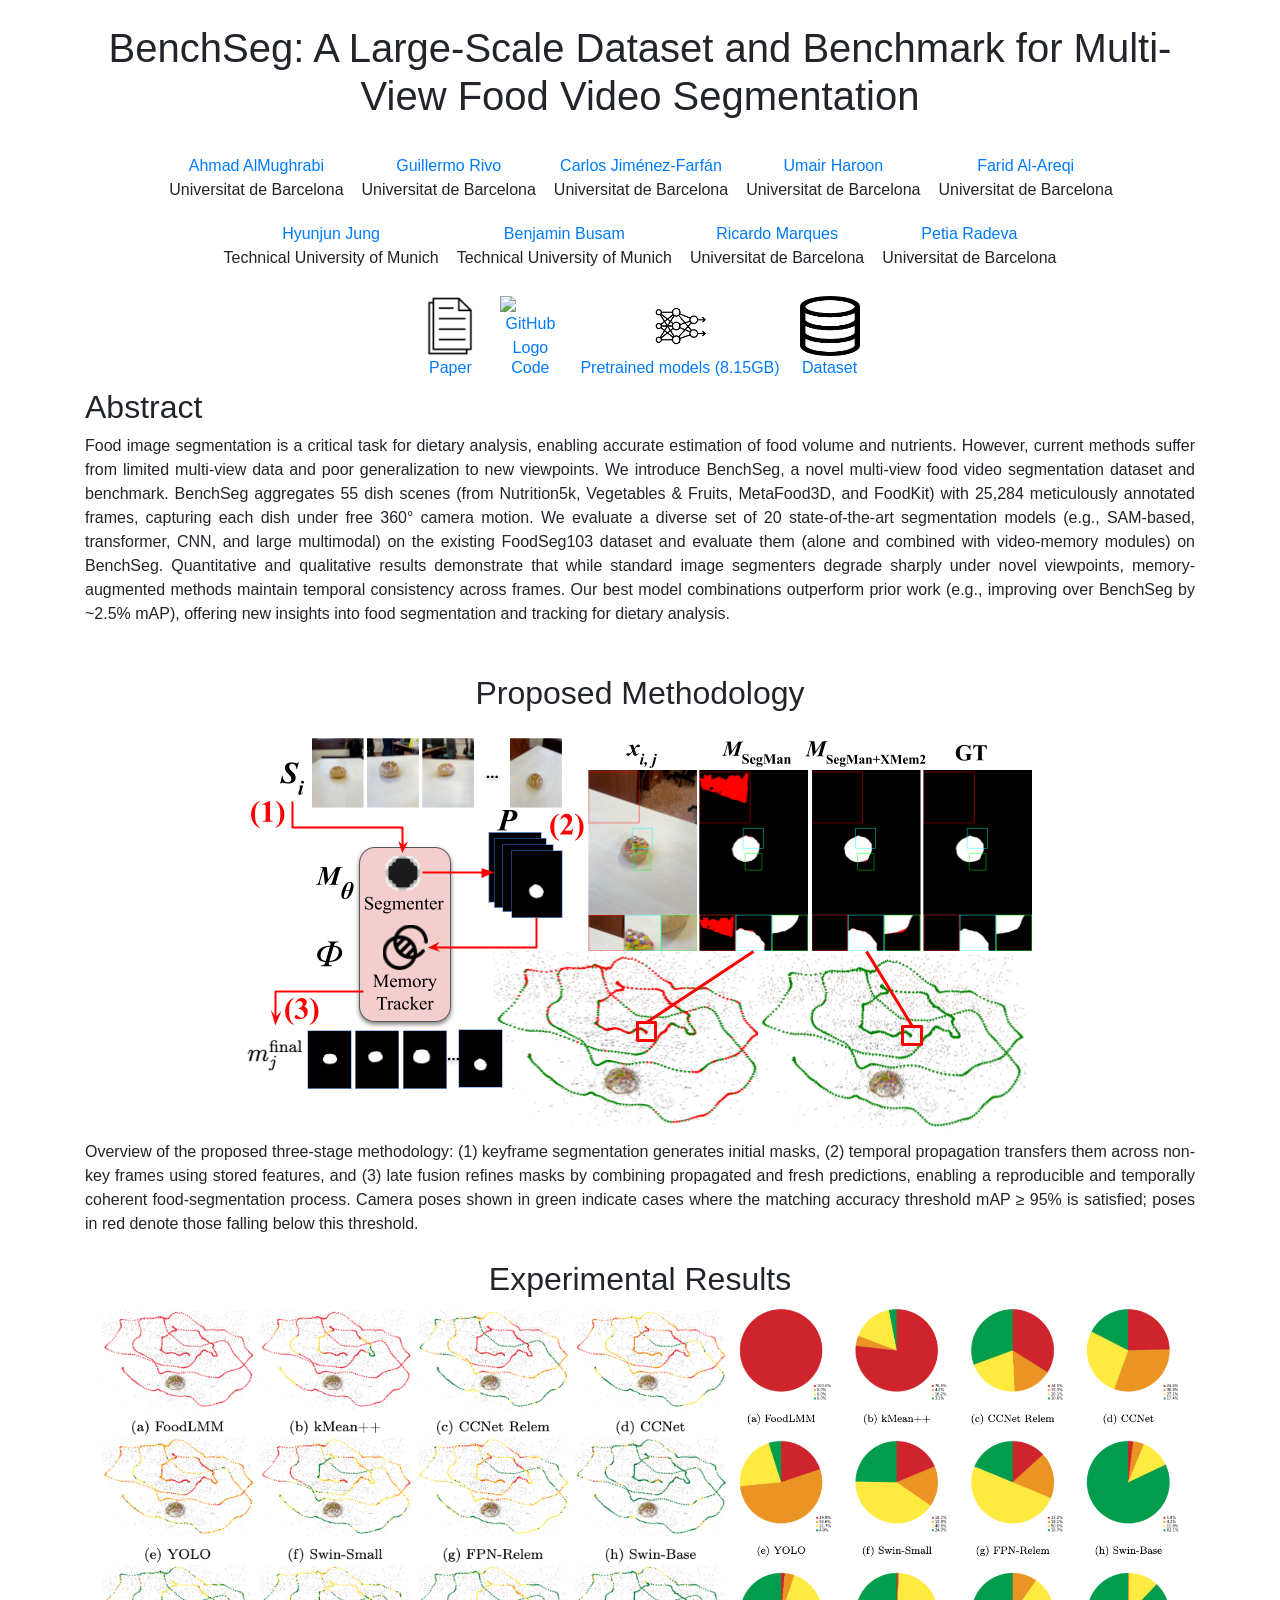
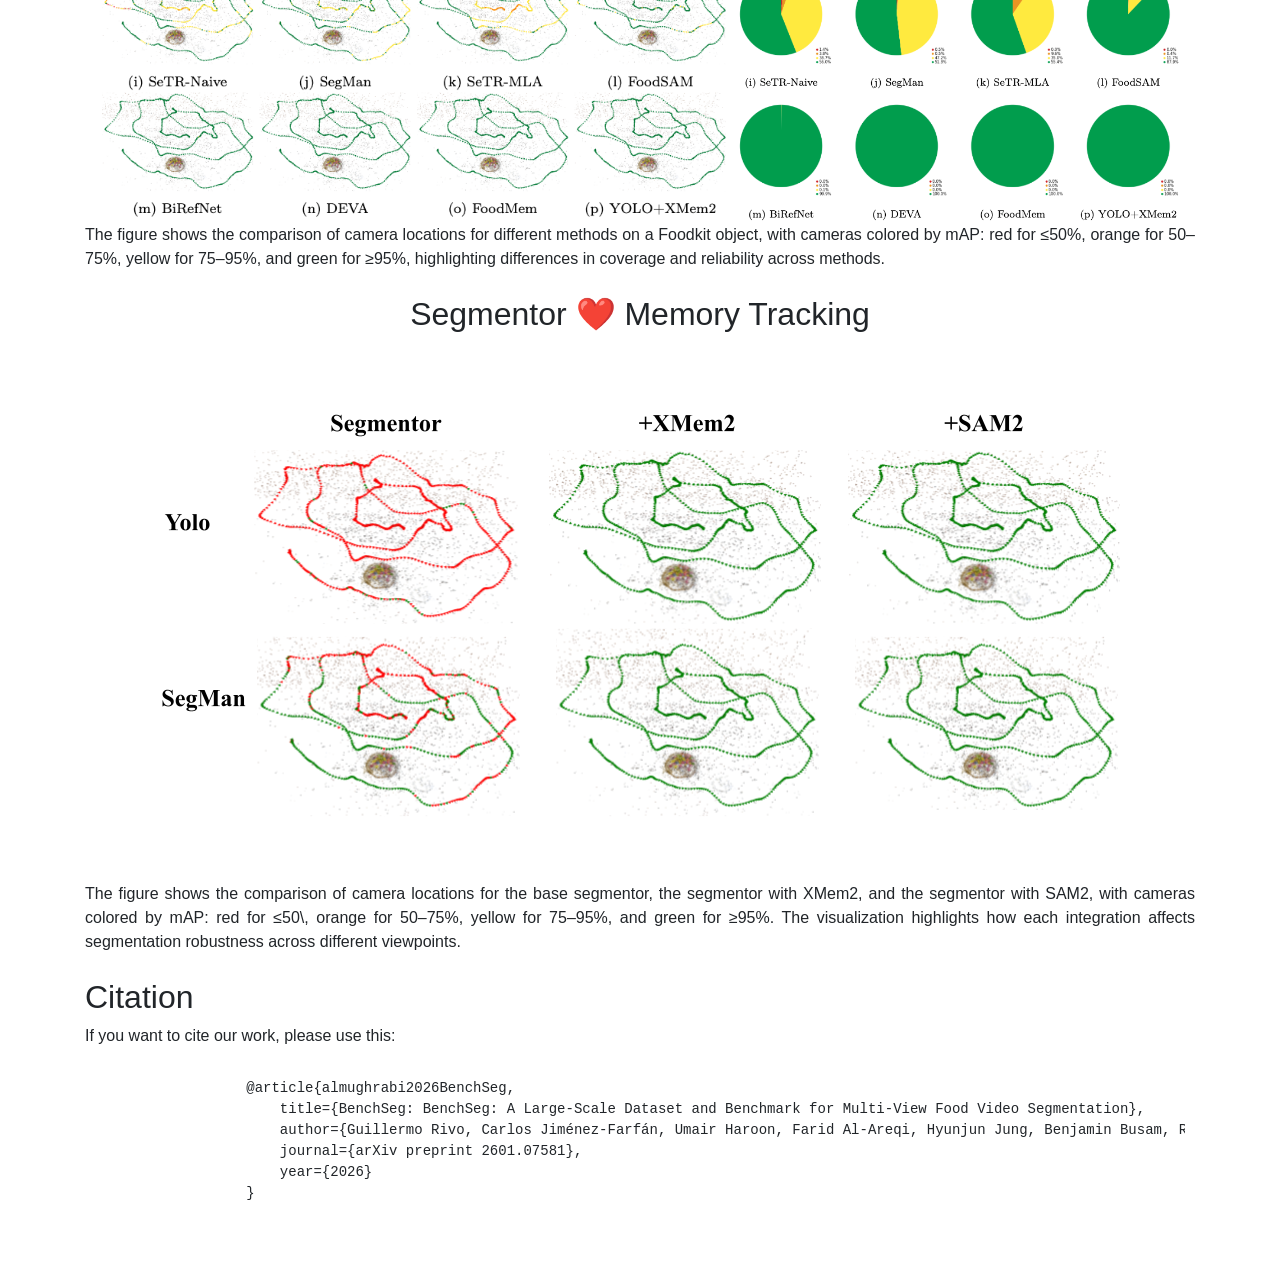
==== benchseg/index.html @ 9aa47e48 "BenchSeg" ====
<!DOCTYPE html>
<html lang="en">
<head>
    <meta charset="UTF-8">
    <meta name="viewport" content="width=device-width, initial-scale=1.0">
    <title>BenchSeg Experiments</title>
    <link href="https://stackpath.bootstrapcdn.com/bootstrap/4.5.2/css/bootstrap.min.css" rel="stylesheet">
    <link href="style.css" rel="stylesheet" media="all" />
    <link href="portrait.css" rel="stylesheet" media="(orientation:portrait)" />
    <link href="print.css" rel="stylesheet" media="print" />
    <style>
        .gif-container {
            text-align: center;
        }
        .gif-container img {
            width: 100%;
        }
        .abstract {
            text-align: justify;
        }
        .github-logo img {
            width: 60px;
            height: auto;
        }
        .citation {
            text-align: justify;
            margin-top: 20px;
            margin-bottom: 20px;
            padding: 10px;
        }
        .author-list {
            display: flex;
            justify-content: center;
            flex-wrap: wrap;
        }
        .author-item {
            margin: 10px;
            text-align: center;
        }
    </style>
</head>
<body>
    <div class="container mt-4">
        <div class="row">
            <div class="col-12 text-center mb-2">
                <h1 class="mb-4">BenchSeg: A Large-Scale Dataset and Benchmark for Multi-View Food Video Segmentation</h1>
                <div class="col-md-12 text-center">
                <ul class="list-inline author-list">
                    <li class="list-inline-item author-item">
                        <a href="https://amughrabi.github.io/">
                            Ahmad AlMughrabi
                        </a>
                        <br>Universitat de Barcelona
                    </li>
                    <li class="list-inline-item author-item">
                        <a href="https://www.linkedin.com/in/guillermo-rivo-03432623a/">
                            Guillermo Rivo
                        </a>
                        <br>Universitat de Barcelona
                    </li>
                    <li class="list-inline-item author-item">
                        <a href="https://www.linkedin.com/in/cajifan/">
                            Carlos Jiménez-Farfán
                        </a>
                        <br>Universitat de Barcelona
                    </li>
                    <li class="list-inline-item author-item">
                        <a href="https://umairharon.github.io/">
                            Umair Haroon
                        </a>
                        <br>Universitat de Barcelona
                    </li>
                    <li class="list-inline-item author-item">
                        <a href="https://www.linkedin.com/in/farid-al-areqi-26a0b12a3">
                           Farid Al-Areqi
                        </a>
                        <br>Universitat de Barcelona
                    </li>
                    <li class="list-inline-item author-item">
                        <a href="https://www.linkedin.com/in/hyunjun-jung-1a5b45107/">
                            Hyunjun Jung
                        </a>
                        <br>Technical University of Munich
                    </li>
                    <li class="list-inline-item author-item">
                        <a href="https://www.professoren.tum.de/en/busam-benjamin">
                            Benjamin Busam
                        </a>
                        <br>Technical University of Munich
                    </li>
                    <li class="list-inline-item author-item">
                        <a href="https://ricjm.github.io/">
                            Ricardo Marques
                        </a>
                        <br>Universitat de Barcelona
                    </li>
                    <li class="list-inline-item author-item">
                        <a href="http://www.ub.edu/cvub/petiaradeva/">
                            Petia Radeva
                        </a>
                        <br>Universitat de Barcelona
                    </li>
                </ul>
            </div>
                <!-- <p class="lead mb-4">This webpage shows all the experiments we realized for BenchSeg's validation. We recommend zooming in to avoid webpage lag due to the amount of gifs.</p> -->
                <div class="icon-container" style="display: flex; justify-content: center; align-items: center; gap: 20px;">
                    <div class="article">
                        <a href="https://arxiv.org/tbd" style="display: flex; flex-direction: column; align-items: center; text-decoration: none;">
                            <img src="imgs/paper.png" alt="Paper" style="width:60px;height:60px;">
                            <span>Paper</span>
                        </a>
                    </div>
                    <div class="github" style="display: flex; flex-direction: column; align-items: center;">
                        <a href="https://github.com/GCVCG/BenchSeg" style="display: flex; flex-direction: column; align-items: center; text-decoration: none;">
                            <img src="https://github.githubassets.com/images/modules/logos_page/GitHub-Mark.png" alt="GitHub Logo" style="width:60px;height:60px;">
                            <span>Code</span>
                        </a>
                    </div>
                    <div class="pretrained-models" style="display: flex; flex-direction: column; align-items: center;">
                        <a href="https://ubarcelona-my.sharepoint.com/:u:/g/personal/ahmad_almughrabi_ub_edu/IQCvxTYvwLEXRohtfOP8a7QsAQMvgWsfI42CKtXNUpM_5uI?e=Xx1fLs" style="display: flex; flex-direction: column; align-items: center; text-decoration: none;">
                            <img src="imgs/pretrainedmodels.png" alt="Pretrained Models Icon" style="width:60px;height:60px;">
                            <span style="text-align: center;">Pretrained models (8.15GB)</span>
                        </a>
                    </div>
                    <div class="download-data" style="display: flex; flex-direction: column; align-items: center;">
                        <a href="https://ubarcelona-my.sharepoint.com/:f:/g/personal/ahmad_almughrabi_ub_edu/IgCx8aqExIkET5Oc4SYkXx4LAU90ktza5oF0rYaRtMyJJ0Y?e=nChKFZ" style="display: flex; flex-direction: column; align-items: center; text-decoration: none;">
                            <img src="imgs/dataset.png" alt="Data Download Icon" style="width:60px;height:60px;">
                            <span style="text-align: center;">Dataset</span>
                        </a>
                    </div>
                </div>
            </div>
        </div>
        <div class="row">
            <div class="col-12 text-center mb-2">
                <div class="abstract">
                    <h2>Abstract</h2>
                    <p style="text-align: justify">Food image segmentation is a critical task for dietary analysis, enabling accurate estimation of food volume and nutrients. However, current methods suffer from limited multi-view data and poor generalization to new viewpoints. We introduce BenchSeg, a novel multi-view food video segmentation dataset and benchmark. BenchSeg aggregates 55 dish scenes (from Nutrition5k, Vegetables & Fruits, MetaFood3D, and FoodKit) with 25,284 meticulously annotated frames, capturing each dish under free 360° camera motion. We evaluate a diverse set of 20 state-of-the-art segmentation models (e.g., SAM-based, transformer, CNN, and large multimodal) on the existing FoodSeg103 dataset and evaluate them (alone and combined with video-memory modules) on BenchSeg. Quantitative and qualitative results demonstrate that while standard image segmenters degrade sharply under novel viewpoints, memory-augmented methods maintain temporal consistency across frames. Our best model combinations outperform prior work (e.g., improving over BenchSeg by ~2.5% mAP), offering new insights into food segmentation and tracking for dietary analysis.  </div>
            </div>
        </div>
        <div class="content mt-4" id="content2" style="text-align: center;">
            <h2>Proposed Methodology</h2>
            <img src="imgs/benchseg.png" alt="Overview of the proposed three-stage methodology: (1) keyframe segmentation generates initial masks, (2) temporal propagation transfers them across non-key frames using stored features, and (3) late fusion refines masks by combining propagated and fresh predictions, enabling a reproducible and temporally coherent food-segmentation process. Camera poses shown in green indicate cases where the matching accuracy threshold $mAP \geq 95\%$ is satisfied; poses in red denote those falling below this threshold." style="text-align: center;"/>
            <div style="text-align: justify">
                Overview of the proposed three-stage methodology: (1) keyframe segmentation generates initial masks, (2) temporal propagation transfers them across non-key frames using stored features, and (3) late fusion refines masks by combining propagated and fresh predictions, enabling a reproducible and temporally coherent food-segmentation process. Camera poses shown in green indicate cases where the matching accuracy threshold mAP ≥ 95% is satisfied; poses in red denote those falling below this threshold.
            </div>
        </div>
        <div class="content mt-4" id="content4" style="text-align: center;">
            <h2>Experimental Results</h2>
            <img src="imgs/comparasions_baselines.png" alt="BenchSeg" style="text-align: center; width: 57%"/>
            <img src="imgs/comparasions_pies.png" alt="The figure shows the comparison of camera locations for different methods on a Foodkit object, with cameras colored by mAP: red for ≤50%, orange for 50–75%, yellow for 75–95%, and green for ≥95%, highlighting differences in coverage and reliability across methods." style="text-align: center; width: 40%"/>
            <div style="text-align: justify">The figure shows the comparison of camera locations for different methods on a Foodkit object, with cameras colored by mAP: red for ≤50%, orange for 50–75%, yellow for 75–95%, and green for ≥95%, highlighting differences in coverage and reliability across methods.</div>
        </div>
        <div class="content mt-4" id="content5" style="text-align: center;">
            <h2>Segmentor ❤️ Memory Tracking</h2>
            <img src="imgs/benchseg_comparisions.png" alt="Comparison of camera locations for the base segmentor, the segmentor with XMem2, and the segmentor with SAM2, with cameras colored by mAP: red for ≤50\, orange for 50–75%, yellow for 75–95%, and green for ≥95%. The visualization highlights how each integration affects segmentation robustness across different viewpoints." style="text-align: center;"/>
            <div style="text-align: justify">The figure shows the comparison of camera locations for the base segmentor, the segmentor with XMem2, and the segmentor with SAM2, with cameras colored by mAP: red for ≤50\, orange for 50–75%, yellow for 75–95%, and green for ≥95%. The visualization highlights how each integration affects segmentation robustness across different viewpoints.</div>
        </div>
        <div class="content mt-4" id="content">
            <h2>Citation</h2>
            <p>If you want to cite our work, please use this:</p>
            <div class="citation">
                <pre>
                  @article{almughrabi2026BenchSeg,
                      title={BenchSeg: BenchSeg: A Large-Scale Dataset and Benchmark for Multi-View Food Video Segmentation},
                      author={Guillermo Rivo, Carlos Jiménez-Farfán, Umair Haroon, Farid Al-Areqi, Hyunjun Jung, Benjamin Busam, Ricardo Marques, Petia Radeva},
                      journal={arXiv preprint 2601.07581},
                      year={2026}
                  }
                </pre>
            </div>
        </div>
    </div>
</body>
</html>
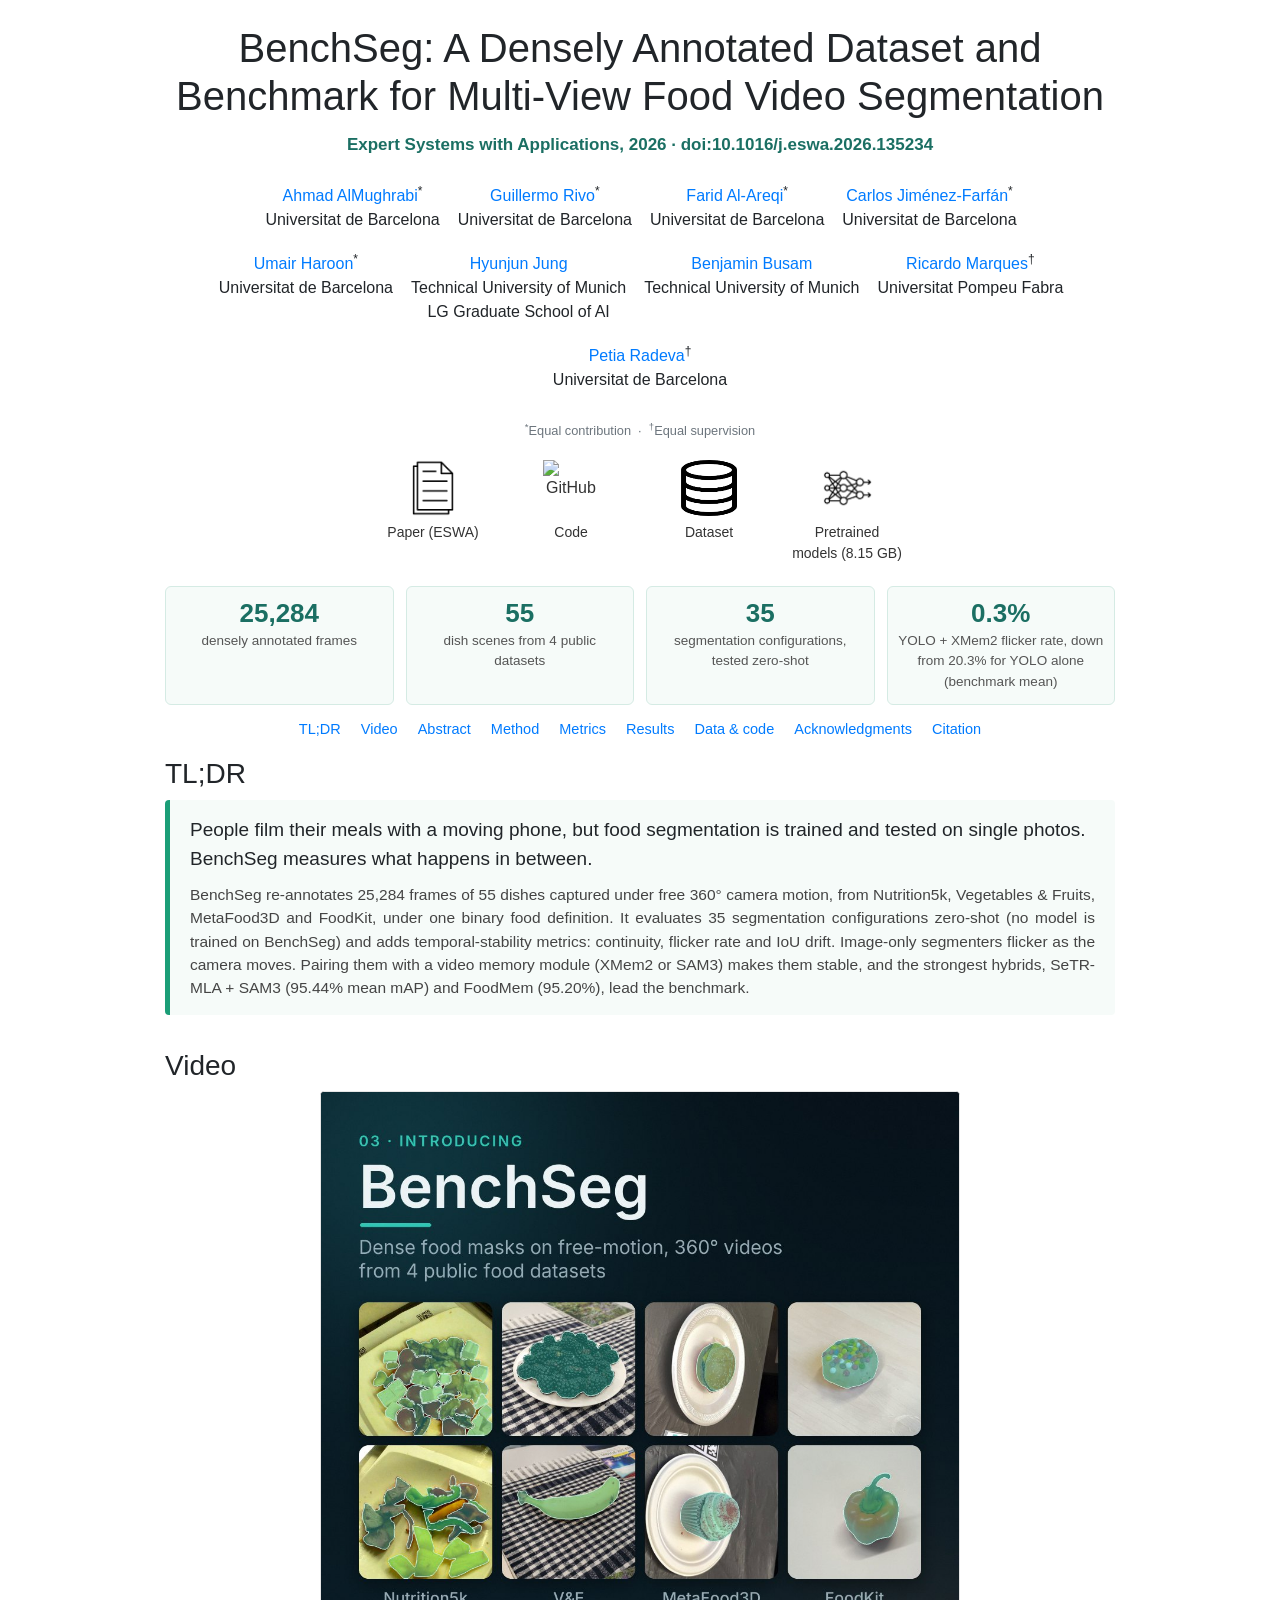
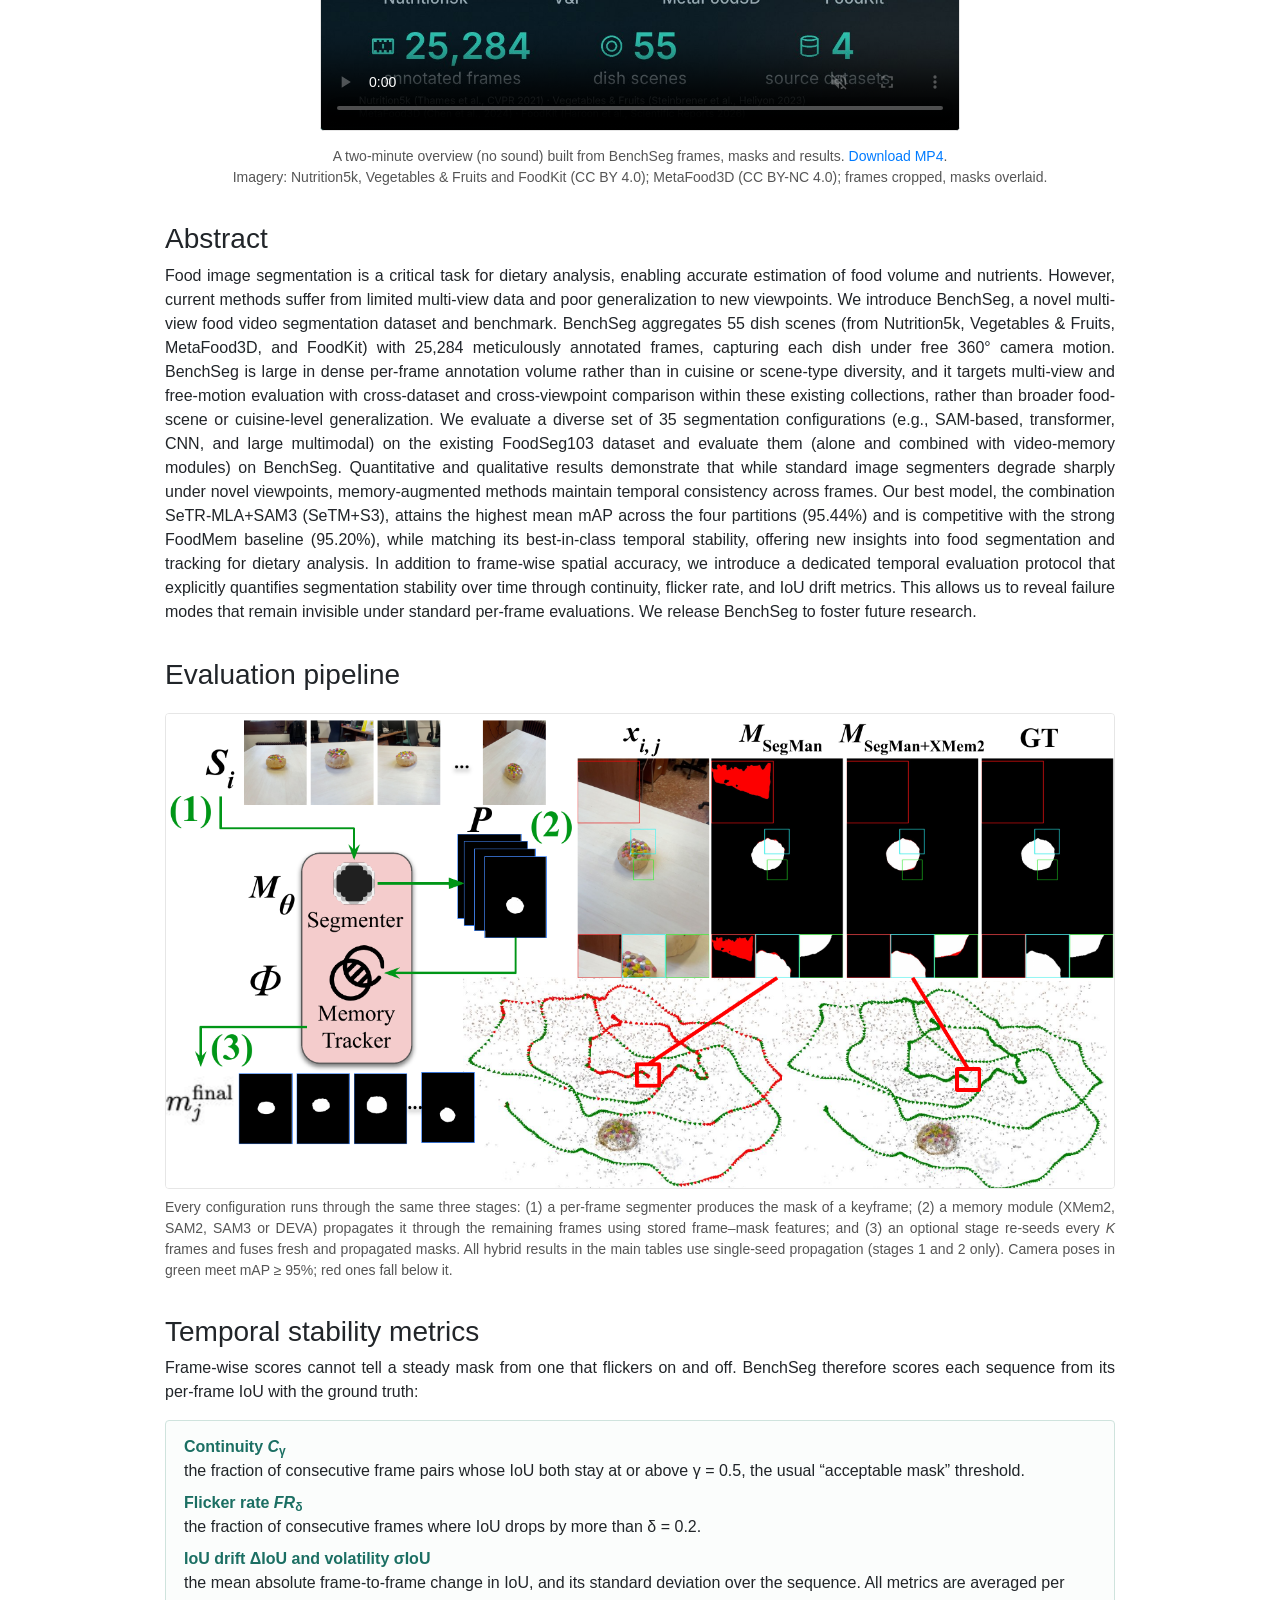
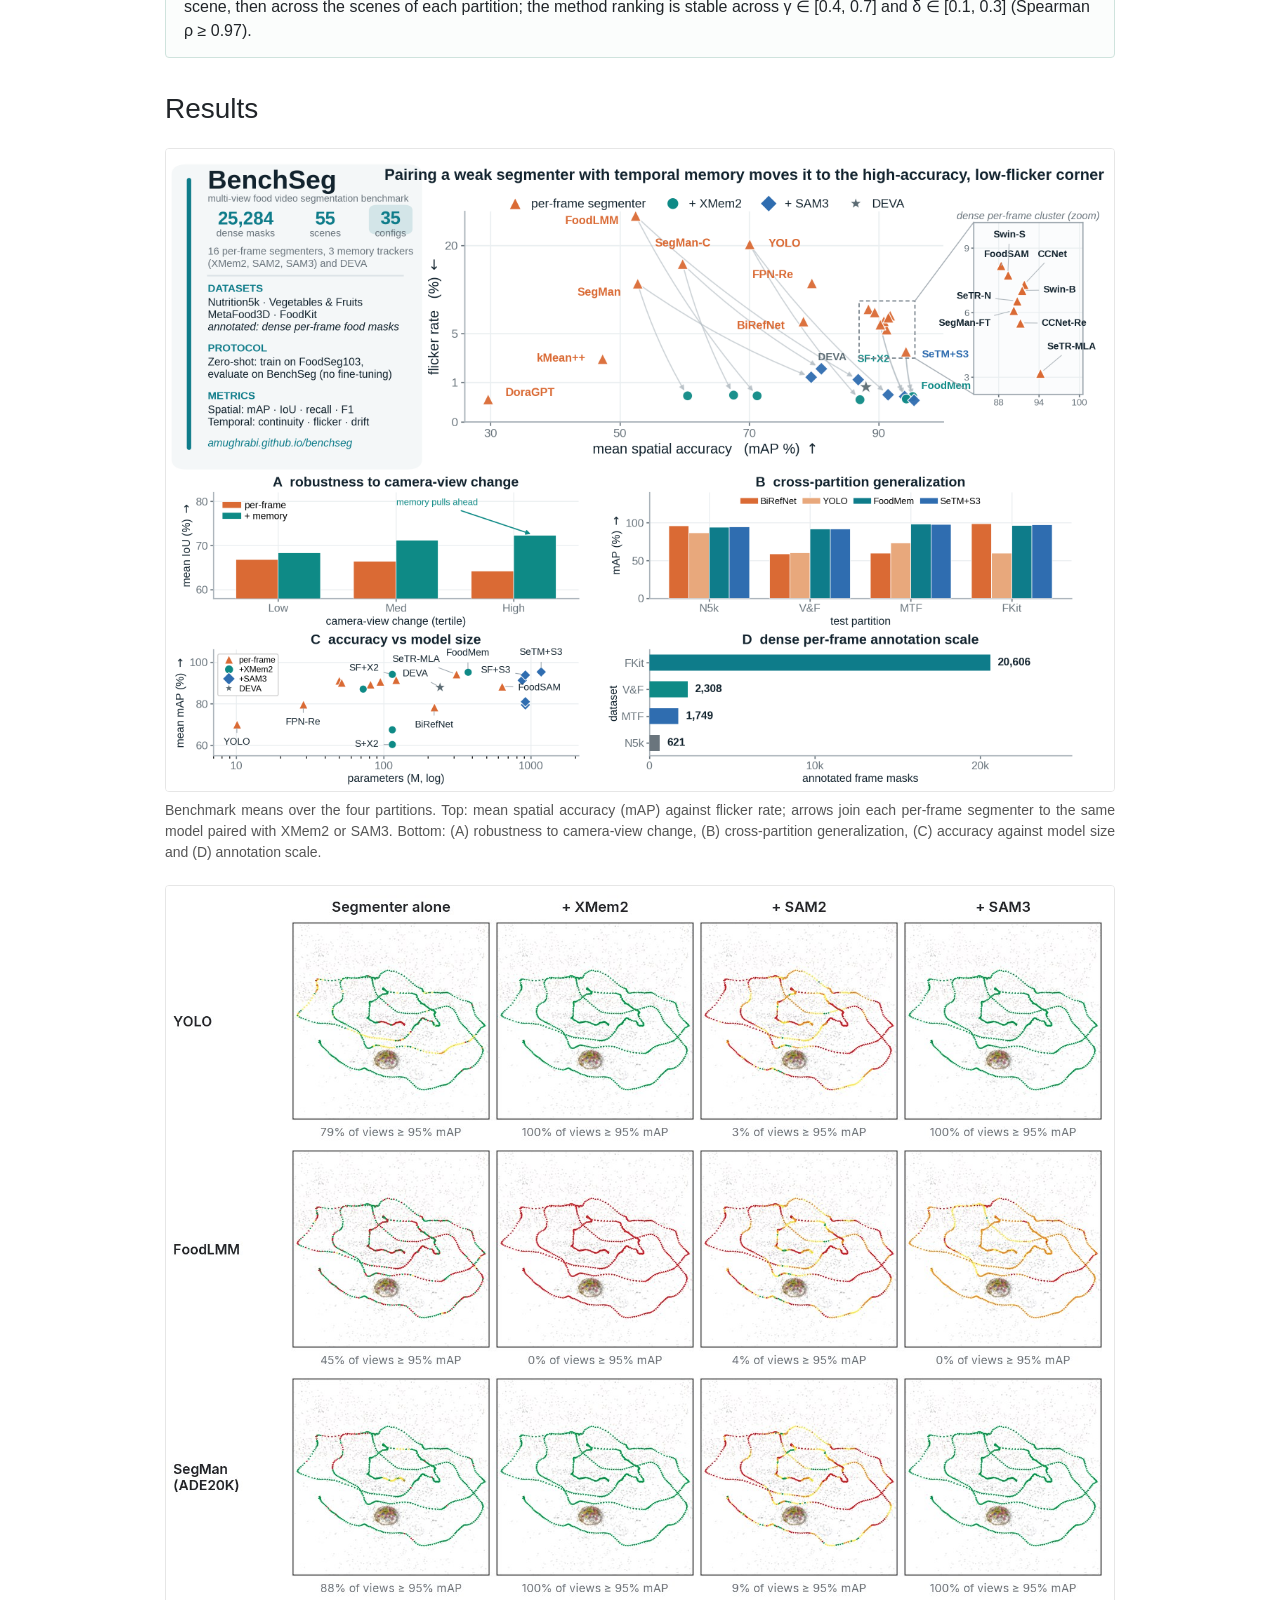
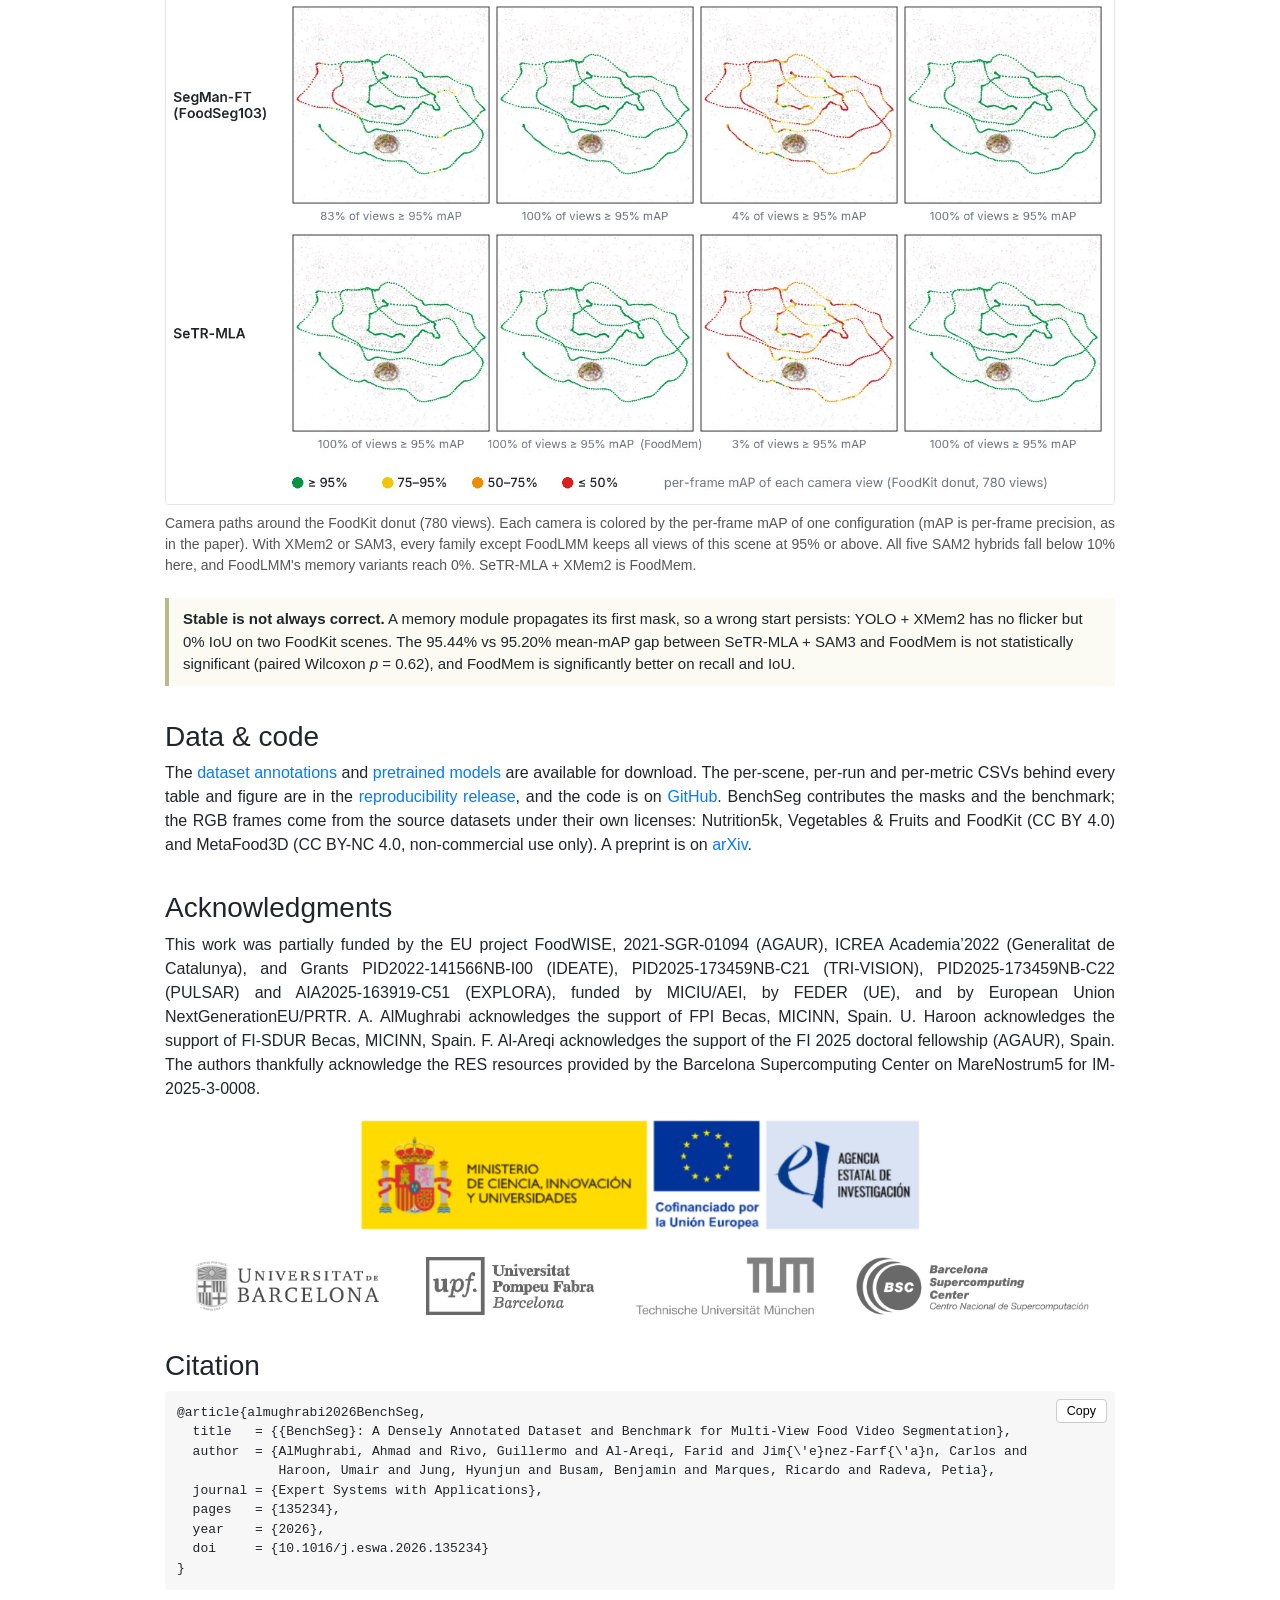
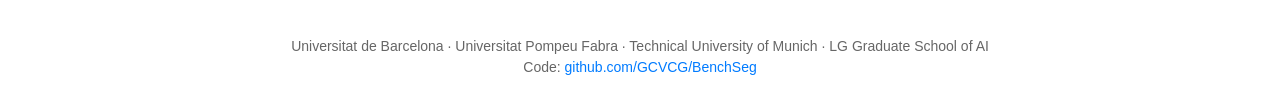
==== commit f692aab1: "BenchSeg page: published ESWA version, overview video and final figures - Title, abstract, author or" ====
--- a/benchseg/index.html
+++ b/benchseg/index.html
@@ -3,173 +3,327 @@
 <head>
     <meta charset="UTF-8">
     <meta name="viewport" content="width=device-width, initial-scale=1.0">
-    <title>BenchSeg Experiments</title>
+    <title>BenchSeg: A Densely Annotated Dataset and Benchmark for Multi-View Food Video Segmentation</title>
+    <meta name="description" content="BenchSeg: 25,284 densely annotated frames of 55 dishes filmed with free 360° camera motion, a zero-shot benchmark of 35 segmentation configurations, and temporal-stability metrics. Expert Systems with Applications, 2026.">
+    <meta property="og:title" content="BenchSeg: A Densely Annotated Dataset and Benchmark for Multi-View Food Video Segmentation">
+    <meta property="og:description" content="25,284 densely annotated frames, 55 dishes, 35 segmentation configurations and temporal-stability metrics. Expert Systems with Applications, 2026.">
+    <meta property="og:image" content="https://amughrabi.github.io/benchseg/imgs/video_poster.jpg">
+    <meta property="og:type" content="website">
+    <meta property="og:url" content="https://amughrabi.github.io/benchseg/">
+    <meta name="twitter:card" content="summary_large_image">
+    <link rel="canonical" href="https://amughrabi.github.io/benchseg/">
     <link href="https://stackpath.bootstrapcdn.com/bootstrap/4.5.2/css/bootstrap.min.css" rel="stylesheet">
-    <link href="style.css" rel="stylesheet" media="all" />
-    <link href="portrait.css" rel="stylesheet" media="(orientation:portrait)" />
-    <link href="print.css" rel="stylesheet" media="print" />
     <style>
-        .gif-container {
-            text-align: center;
-        }
-        .gif-container img {
-            width: 100%;
-        }
-        .abstract {
-            text-align: justify;
-        }
-        .github-logo img {
-            width: 60px;
-            height: auto;
-        }
-        .citation {
-            text-align: justify;
-            margin-top: 20px;
-            margin-bottom: 20px;
-            padding: 10px;
-        }
-        .author-list {
-            display: flex;
-            justify-content: center;
-            flex-wrap: wrap;
-        }
-        .author-item {
-            margin: 10px;
-            text-align: center;
+        body { font-size: 16px; }
+        .abstract, .lead-text { text-align: justify; }
+        .venue { font-size: 17px; color: #1b6f63; font-weight: 600; margin-top: -4px; }
+        .venue a { color: inherit; }
+        .author-list { display: flex; justify-content: center; flex-wrap: wrap; padding-left: 0; }
+        .author-item { margin: 10px; text-align: center; }
+        .icon-container { display: flex; justify-content: center; align-items: flex-start;
+                          gap: 28px; flex-wrap: wrap; margin: 18px 0 6px; }
+        .icon-container a { display: flex; flex-direction: column; align-items: center;
+                            text-decoration: none; color: #333; width: 110px; }
+        .icon-container img { width: 56px; height: 56px; }
+        .icon-container span { text-align: center; font-size: 14px; margin-top: 6px; }
+        figure { margin: 22px 0; }
+        figure img { width: 100%; border: 1px solid #e6e6e6; border-radius: 4px; }
+        figcaption { font-size: 14px; color: #555; margin-top: 8px; text-align: justify; }
+        h2 { margin-top: 34px; font-size: 28px; }
+        .tldr-heading { margin-top: 8px; margin-bottom: 10px; }
+        .tldr { border-left: 5px solid #1b9e77; background: #f6fbf9;
+                padding: 16px 20px; margin: 0 0 26px; border-radius: 4px; }
+        .tldr-lead { font-size: 19px; line-height: 1.5; margin-bottom: 10px; }
+        .tldr-sub { font-size: 15.5px; color: #444; margin-bottom: 0; text-align: justify; }
+        .caveat { background: #fbfbf4; border-left: 4px solid #b9b98a;
+                  padding: 10px 14px; font-size: 15px; margin: 18px 0; }
+        .metrics { border: 1px solid #cfe3dd; border-radius: 4px; padding: 14px 18px; background: #fbfdfc; }
+        .metrics dt { color: #1b6f63; }
+        .metrics dd { margin-bottom: 8px; }
+        .citation { background: #f7f7f7; padding: 12px; border-radius: 4px;
+                    font-family: monospace; font-size: 13px; white-space: pre-wrap;
+                    overflow-x: auto; word-break: break-word; }
+        .video-wrap { max-width: 640px; margin: 0 auto; }
+        .video-wrap video { width: 100%; height: auto; border: 1px solid #e6e6e6; border-radius: 4px; background: #07131a; }
+        .video-note { font-size: 14px; color: #555; margin-top: 8px; text-align: center; }
+        /* Headline numbers under the links: the result at a glance. */
+        .stats { display: grid; grid-template-columns: repeat(4, 1fr); gap: 12px; margin: 22px 0 6px; }
+        .stat { background: #f6fbf9; border: 1px solid #d5ebe4; border-radius: 6px; padding: 12px 10px; text-align: center; }
+        .stat b { display: block; font-size: 26px; line-height: 1.1; color: #1b6f63; }
+        .stat span { display: block; font-size: 13.5px; color: #555; margin-top: 4px; }
+        .page-nav { text-align: center; font-size: 14.5px; margin: 14px 0 0; }
+        .page-nav a { margin: 0 8px; white-space: nowrap; }
+        h2[id] { scroll-margin-top: 16px; }
+        .logo-strip { display: flex; align-items: center; justify-content: center;
+                      gap: 42px; flex-wrap: wrap; margin: 26px 0 8px; }
+        .logo-strip img { height: 58px; width: auto; filter: grayscale(100%);
+                          opacity: .75; transition: opacity .2s, filter .2s; }
+        .logo-strip a:hover img { filter: none; opacity: 1; }
+        .funding-logos { display: block; max-width: 560px; width: 100%; margin: 18px auto 0; }
+        .citation-wrap { position: relative; }
+        .copy-btn { position: absolute; top: 8px; right: 8px; font-size: 12.5px; padding: 2px 10px;
+                    border: 1px solid #ccc; border-radius: 4px; background: #fff; cursor: pointer; }
+        footer { margin: 46px 0 30px; font-size: 14px; color: #666; text-align: center; }
+        img { max-width: 100%; height: auto; }
+        @media (max-width: 767.98px) {
+            html, body { overflow-x: hidden; }
+            body { font-size: 15px; }
+            h1 { font-size: 26px; line-height: 1.25; }
+            h2 { font-size: 22px; margin-top: 26px; }
+            .container { padding-left: 14px; padding-right: 14px; }
+            .abstract, .lead-text, .tldr-sub, figcaption { text-align: left; }
+            .tldr { padding: 13px 15px; }
+            .tldr-lead { font-size: 17px; }
+            .icon-container { gap: 10px; }
+            .icon-container a { width: 76px; }
+            .icon-container img { width: 44px; height: 44px; }
+            .icon-container span { font-size: 13px; }
+            .stats { grid-template-columns: repeat(2, 1fr); gap: 8px; }
+            .stat b { font-size: 22px; }
+            .page-nav a { margin: 0 5px; }
+            .citation { font-size: 12px; }
+            .logo-strip { gap: 22px; }
+            .logo-strip img { height: 42px; }
         }
     </style>
 </head>
 <body>
-    <div class="container mt-4">
-        <div class="row">
-            <div class="col-12 text-center mb-2">
-                <h1 class="mb-4">BenchSeg: A Large-Scale Dataset and Benchmark for Multi-View Food Video Segmentation</h1>
-                <div class="col-md-12 text-center">
-                <ul class="list-inline author-list">
-                    <li class="list-inline-item author-item">
-                        <a href="https://amughrabi.github.io/">
-                            Ahmad AlMughrabi
-                        </a>
-                        <br>Universitat de Barcelona
-                    </li>
-                    <li class="list-inline-item author-item">
-                        <a href="https://www.linkedin.com/in/guillermo-rivo-03432623a/">
-                            Guillermo Rivo
-                        </a>
-                        <br>Universitat de Barcelona
-                    </li>
-                    <li class="list-inline-item author-item">
-                        <a href="https://www.linkedin.com/in/cajifan/">
-                            Carlos Jiménez-Farfán
-                        </a>
-                        <br>Universitat de Barcelona
-                    </li>
-                    <li class="list-inline-item author-item">
-                        <a href="https://umairharon.github.io/">
-                            Umair Haroon
-                        </a>
-                        <br>Universitat de Barcelona
-                    </li>
-                    <li class="list-inline-item author-item">
-                        <a href="https://www.linkedin.com/in/farid-al-areqi-26a0b12a3">
-                           Farid Al-Areqi
-                        </a>
-                        <br>Universitat de Barcelona
-                    </li>
-                    <li class="list-inline-item author-item">
-                        <a href="https://www.linkedin.com/in/hyunjun-jung-1a5b45107/">
-                            Hyunjun Jung
-                        </a>
-                        <br>Technical University of Munich
-                    </li>
-                    <li class="list-inline-item author-item">
-                        <a href="https://www.professoren.tum.de/en/busam-benjamin">
-                            Benjamin Busam
-                        </a>
-                        <br>Technical University of Munich
-                    </li>
-                    <li class="list-inline-item author-item">
-                        <a href="https://ricjm.github.io/">
-                            Ricardo Marques
-                        </a>
-                        <br>Universitat de Barcelona
-                    </li>
-                    <li class="list-inline-item author-item">
-                        <a href="http://www.ub.edu/cvub/petiaradeva/">
-                            Petia Radeva
-                        </a>
-                        <br>Universitat de Barcelona
-                    </li>
-                </ul>
-            </div>
-                <!-- <p class="lead mb-4">This webpage shows all the experiments we realized for BenchSeg's validation. We recommend zooming in to avoid webpage lag due to the amount of gifs.</p> -->
-                <div class="icon-container" style="display: flex; justify-content: center; align-items: center; gap: 20px;">
-                    <div class="article">
-                        <a href="https://arxiv.org/tbd" style="display: flex; flex-direction: column; align-items: center; text-decoration: none;">
-                            <img src="imgs/paper.png" alt="Paper" style="width:60px;height:60px;">
-                            <span>Paper</span>
-                        </a>
-                    </div>
-                    <div class="github" style="display: flex; flex-direction: column; align-items: center;">
-                        <a href="https://github.com/GCVCG/BenchSeg" style="display: flex; flex-direction: column; align-items: center; text-decoration: none;">
-                            <img src="https://github.githubassets.com/images/modules/logos_page/GitHub-Mark.png" alt="GitHub Logo" style="width:60px;height:60px;">
-                            <span>Code</span>
-                        </a>
-                    </div>
-                    <div class="pretrained-models" style="display: flex; flex-direction: column; align-items: center;">
-                        <a href="https://ubarcelona-my.sharepoint.com/:u:/g/personal/ahmad_almughrabi_ub_edu/IQCvxTYvwLEXRohtfOP8a7QsAQMvgWsfI42CKtXNUpM_5uI?e=Xx1fLs" style="display: flex; flex-direction: column; align-items: center; text-decoration: none;">
-                            <img src="imgs/pretrainedmodels.png" alt="Pretrained Models Icon" style="width:60px;height:60px;">
-                            <span style="text-align: center;">Pretrained models (8.15GB)</span>
-                        </a>
-                    </div>
-                    <div class="download-data" style="display: flex; flex-direction: column; align-items: center;">
-                        <a href="https://ubarcelona-my.sharepoint.com/:f:/g/personal/ahmad_almughrabi_ub_edu/IgCx8aqExIkET5Oc4SYkXx4LAU90ktza5oF0rYaRtMyJJ0Y?e=nChKFZ" style="display: flex; flex-direction: column; align-items: center; text-decoration: none;">
-                            <img src="imgs/dataset.png" alt="Data Download Icon" style="width:60px;height:60px;">
-                            <span style="text-align: center;">Dataset</span>
-                        </a>
-                    </div>
-                </div>
-            </div>
-        </div>
-        <div class="row">
-            <div class="col-12 text-center mb-2">
-                <div class="abstract">
-                    <h2>Abstract</h2>
-                    <p style="text-align: justify">Food image segmentation is a critical task for dietary analysis, enabling accurate estimation of food volume and nutrients. However, current methods suffer from limited multi-view data and poor generalization to new viewpoints. We introduce BenchSeg, a novel multi-view food video segmentation dataset and benchmark. BenchSeg aggregates 55 dish scenes (from Nutrition5k, Vegetables & Fruits, MetaFood3D, and FoodKit) with 25,284 meticulously annotated frames, capturing each dish under free 360° camera motion. We evaluate a diverse set of 20 state-of-the-art segmentation models (e.g., SAM-based, transformer, CNN, and large multimodal) on the existing FoodSeg103 dataset and evaluate them (alone and combined with video-memory modules) on BenchSeg. Quantitative and qualitative results demonstrate that while standard image segmenters degrade sharply under novel viewpoints, memory-augmented methods maintain temporal consistency across frames. Our best model combinations outperform prior work (e.g., improving over BenchSeg by ~2.5% mAP), offering new insights into food segmentation and tracking for dietary analysis.  </div>
-            </div>
-        </div>
-        <div class="content mt-4" id="content2" style="text-align: center;">
-            <h2>Proposed Methodology</h2>
-            <img src="imgs/benchseg.png" alt="Overview of the proposed three-stage methodology: (1) keyframe segmentation generates initial masks, (2) temporal propagation transfers them across non-key frames using stored features, and (3) late fusion refines masks by combining propagated and fresh predictions, enabling a reproducible and temporally coherent food-segmentation process. Camera poses shown in green indicate cases where the matching accuracy threshold $mAP \geq 95\%$ is satisfied; poses in red denote those falling below this threshold." style="text-align: center;"/>
-            <div style="text-align: justify">
-                Overview of the proposed three-stage methodology: (1) keyframe segmentation generates initial masks, (2) temporal propagation transfers them across non-key frames using stored features, and (3) late fusion refines masks by combining propagated and fresh predictions, enabling a reproducible and temporally coherent food-segmentation process. Camera poses shown in green indicate cases where the matching accuracy threshold mAP ≥ 95% is satisfied; poses in red denote those falling below this threshold.
-            </div>
-        </div>
-        <div class="content mt-4" id="content4" style="text-align: center;">
-            <h2>Experimental Results</h2>
-            <img src="imgs/comparasions_baselines.png" alt="BenchSeg" style="text-align: center; width: 57%"/>
-            <img src="imgs/comparasions_pies.png" alt="The figure shows the comparison of camera locations for different methods on a Foodkit object, with cameras colored by mAP: red for ≤50%, orange for 50–75%, yellow for 75–95%, and green for ≥95%, highlighting differences in coverage and reliability across methods." style="text-align: center; width: 40%"/>
-            <div style="text-align: justify">The figure shows the comparison of camera locations for different methods on a Foodkit object, with cameras colored by mAP: red for ≤50%, orange for 50–75%, yellow for 75–95%, and green for ≥95%, highlighting differences in coverage and reliability across methods.</div>
-        </div>
-        <div class="content mt-4" id="content5" style="text-align: center;">
-            <h2>Segmentor ❤️ Memory Tracking</h2>
-            <img src="imgs/benchseg_comparisions.png" alt="Comparison of camera locations for the base segmentor, the segmentor with XMem2, and the segmentor with SAM2, with cameras colored by mAP: red for ≤50\, orange for 50–75%, yellow for 75–95%, and green for ≥95%. The visualization highlights how each integration affects segmentation robustness across different viewpoints." style="text-align: center;"/>
-            <div style="text-align: justify">The figure shows the comparison of camera locations for the base segmentor, the segmentor with XMem2, and the segmentor with SAM2, with cameras colored by mAP: red for ≤50\, orange for 50–75%, yellow for 75–95%, and green for ≥95%. The visualization highlights how each integration affects segmentation robustness across different viewpoints.</div>
-        </div>
-        <div class="content mt-4" id="content">
-            <h2>Citation</h2>
-            <p>If you want to cite our work, please use this:</p>
-            <div class="citation">
-                <pre>
-                  @article{almughrabi2026BenchSeg,
-                      title={BenchSeg: BenchSeg: A Large-Scale Dataset and Benchmark for Multi-View Food Video Segmentation},
-                      author={Guillermo Rivo, Carlos Jiménez-Farfán, Umair Haroon, Farid Al-Areqi, Hyunjun Jung, Benjamin Busam, Ricardo Marques, Petia Radeva},
-                      journal={arXiv preprint 2601.07581},
-                      year={2026}
-                  }
-                </pre>
-            </div>
+<div class="container mt-4" style="max-width: 980px;">
+
+    <div class="row">
+        <div class="col-12 text-center mb-2">
+            <h1 class="mb-3">BenchSeg: A Densely Annotated Dataset and Benchmark for Multi-View Food Video Segmentation</h1>
+            <p class="venue">Expert Systems with Applications, 2026 &middot;
+                <a href="https://doi.org/10.1016/j.eswa.2026.135234">doi:10.1016/j.eswa.2026.135234</a></p>
+
+            <ul class="list-inline author-list">
+                <li class="list-inline-item author-item">
+                    <a href="https://amughrabi.github.io/">Ahmad AlMughrabi</a><sup>*</sup>
+                    <br>Universitat de Barcelona
+                </li>
+                <li class="list-inline-item author-item">
+                    <a href="https://www.linkedin.com/in/guillermo-rivo-03432623a/">Guillermo Rivo</a><sup>*</sup>
+                    <br>Universitat de Barcelona
+                </li>
+                <li class="list-inline-item author-item">
+                    <a href="https://www.linkedin.com/in/farid-al-areqi-26a0b12a3">Farid Al-Areqi</a><sup>*</sup>
+                    <br>Universitat de Barcelona
+                </li>
+                <li class="list-inline-item author-item">
+                    <a href="https://www.linkedin.com/in/cajifan/">Carlos Jiménez-Farfán</a><sup>*</sup>
+                    <br>Universitat de Barcelona
+                </li>
+                <li class="list-inline-item author-item">
+                    <a href="https://umairharon.github.io/">Umair Haroon</a><sup>*</sup>
+                    <br>Universitat de Barcelona
+                </li>
+                <li class="list-inline-item author-item">
+                    <a href="https://www.linkedin.com/in/hyunjun-jung-1a5b45107/">Hyunjun Jung</a>
+                    <br>Technical University of Munich<br>LG Graduate School of AI
+                </li>
+                <li class="list-inline-item author-item">
+                    <a href="https://www.professoren.tum.de/en/busam-benjamin">Benjamin Busam</a>
+                    <br>Technical University of Munich
+                </li>
+                <li class="list-inline-item author-item">
+                    <a href="https://ricjm.github.io/">Ricardo Marques</a><sup>&dagger;</sup>
+                    <br>Universitat Pompeu Fabra
+                </li>
+                <li class="list-inline-item author-item">
+                    <a href="http://www.ub.edu/cvub/petiaradeva/">Petia Radeva</a><sup>&dagger;</sup>
+                    <br>Universitat de Barcelona
+                </li>
+            </ul>
+            <small class="text-muted"><sup>*</sup>Equal contribution &nbsp;&middot;&nbsp; <sup>&dagger;</sup>Equal supervision</small>
+
+            <div class="icon-container">
+                <a href="https://doi.org/10.1016/j.eswa.2026.135234">
+                    <img src="imgs/paper.png" alt="Paper">
+                    <span>Paper (ESWA)</span>
+                </a>
+                <a href="https://github.com/GCVCG/BenchSeg">
+                    <img src="https://github.githubassets.com/images/modules/logos_page/GitHub-Mark.png" alt="GitHub">
+                    <span>Code</span>
+                </a>
+                <a href="https://ubarcelona-my.sharepoint.com/:f:/g/personal/ahmad_almughrabi_ub_edu/IgCx8aqExIkET5Oc4SYkXx4LAU90ktza5oF0rYaRtMyJJ0Y?e=nChKFZ">
+                    <img src="imgs/dataset.png" alt="Dataset">
+                    <span>Dataset</span>
+                </a>
+                <a href="https://ubarcelona-my.sharepoint.com/:u:/g/personal/ahmad_almughrabi_ub_edu/IQCvxTYvwLEXRohtfOP8a7QsAQMvgWsfI42CKtXNUpM_5uI?e=Xx1fLs">
+                    <img src="imgs/pretrainedmodels.png" alt="Pretrained models">
+                    <span>Pretrained models (8.15&nbsp;GB)</span>
+                </a>
+            </div>
+
+            <div class="stats">
+                <div class="stat"><b>25,284</b><span>densely annotated frames</span></div>
+                <div class="stat"><b>55</b><span>dish scenes from 4 public datasets</span></div>
+                <div class="stat"><b>35</b><span>segmentation configurations, tested zero-shot</span></div>
+                <div class="stat"><b>0.3%</b><span>YOLO + XMem2 flicker rate, down from 20.3% for YOLO alone (benchmark mean)</span></div>
+            </div>
+
+            <nav class="page-nav" aria-label="On this page">
+                <a href="#tldr">TL;DR</a> <a href="#video">Video</a> <a href="#abstract">Abstract</a>
+                <a href="#method">Method</a> <a href="#metrics">Metrics</a> <a href="#results">Results</a>
+                <a href="#data">Data &amp; code</a> <a href="#acknowledgments">Acknowledgments</a> <a href="#citation">Citation</a>
+            </nav>
         </div>
     </div>
+
+    <div class="row">
+        <div class="col-12">
+            <h2 class="tldr-heading" id="tldr">TL;DR</h2>
+            <div class="tldr">
+                <p class="tldr-lead">People film their meals with a moving phone, but food segmentation is
+                trained and tested on single photos. BenchSeg measures what happens in between.</p>
+                <p class="tldr-sub">BenchSeg re-annotates 25,284 frames of 55 dishes captured under free
+                360&deg; camera motion, from Nutrition5k, Vegetables &amp; Fruits, MetaFood3D and FoodKit,
+                under one binary food definition. It evaluates 35 segmentation configurations zero-shot (no
+                model is trained on BenchSeg) and adds temporal-stability metrics: continuity, flicker rate
+                and IoU drift. Image-only segmenters flicker as the camera moves. Pairing them with a video
+                memory module (XMem2 or SAM3) makes them stable, and the strongest hybrids, SeTR-MLA + SAM3
+                (95.44% mean mAP) and FoodMem (95.20%), lead the benchmark.</p>
+            </div>
+
+            <h2 id="video">Video</h2>
+            <div class="video-wrap">
+                <video controls muted playsinline preload="metadata" poster="imgs/video_poster.jpg" width="1080" height="1080">
+                    <source src="video/benchseg-overview.mp4" type="video/mp4">
+                    <a href="video/benchseg-overview.mp4">Download the overview video (MP4)</a>
+                </video>
+            </div>
+            <p class="video-note">A two-minute overview (no sound) built from BenchSeg frames, masks and results.
+            <a href="video/benchseg-overview.mp4" download>Download MP4</a>.<br>
+            Imagery: Nutrition5k, Vegetables &amp; Fruits and FoodKit (CC BY 4.0); MetaFood3D (CC BY-NC 4.0); frames cropped, masks overlaid.</p>
+
+            <h2 id="abstract">Abstract</h2>
+            <div class="abstract">
+                <p>Food image segmentation is a critical task for dietary analysis, enabling accurate
+                estimation of food volume and nutrients. However, current methods suffer from limited
+                multi-view data and poor generalization to new viewpoints. We introduce BenchSeg, a novel
+                multi-view food video segmentation dataset and benchmark. BenchSeg aggregates 55 dish scenes
+                (from Nutrition5k, Vegetables &amp; Fruits, MetaFood3D, and FoodKit) with 25,284 meticulously
+                annotated frames, capturing each dish under free 360&deg; camera motion. BenchSeg is large in
+                dense per-frame annotation volume rather than in cuisine or scene-type diversity, and it
+                targets multi-view and free-motion evaluation with cross-dataset and cross-viewpoint
+                comparison within these existing collections, rather than broader food-scene or cuisine-level
+                generalization. We evaluate a diverse set of 35 segmentation configurations (e.g., SAM-based,
+                transformer, CNN, and large multimodal) on the existing FoodSeg103 dataset and evaluate them
+                (alone and combined with video-memory modules) on BenchSeg. Quantitative and qualitative
+                results demonstrate that while standard image segmenters degrade sharply under novel
+                viewpoints, memory-augmented methods maintain temporal consistency across frames. Our best
+                model, the combination SeTR-MLA+SAM3 (SeTM+S3), attains the highest mean mAP across the four
+                partitions (95.44%) and is competitive with the strong FoodMem baseline (95.20%), while
+                matching its best-in-class temporal stability, offering new insights into food segmentation
+                and tracking for dietary analysis. In addition to frame-wise spatial accuracy, we introduce a
+                dedicated temporal evaluation protocol that explicitly quantifies segmentation stability over
+                time through continuity, flicker rate, and IoU drift metrics. This allows us to reveal failure
+                modes that remain invisible under standard per-frame evaluations. We release BenchSeg to
+                foster future research.</p>
+            </div>
+
+            <h2 id="method">Evaluation pipeline</h2>
+            <figure>
+                <img src="imgs/benchseg.png" width="1474" height="736" alt="The three-stage evaluation pipeline: keyframe segmentation, temporal propagation with memory, optional re-seeding and fusion">
+                <figcaption>Every configuration runs through the same three stages: (1) a per-frame
+                segmenter produces the mask of a keyframe; (2) a memory module (XMem2, SAM2, SAM3 or DEVA)
+                propagates it through the remaining frames using stored frame&ndash;mask features; and (3) an
+                optional stage re-seeds every <i>K</i> frames and fuses fresh and propagated masks. All hybrid
+                results in the main tables use single-seed propagation (stages 1 and 2 only). Camera poses in
+                green meet mAP&nbsp;&ge;&nbsp;95%; red ones fall below it.</figcaption>
+            </figure>
+
+            <h2 id="metrics">Temporal stability metrics</h2>
+            <p class="lead-text">Frame-wise scores cannot tell a steady mask from one that flickers on and
+            off. BenchSeg therefore scores each sequence from its per-frame IoU with the ground truth:</p>
+            <dl class="metrics">
+                <dt>Continuity <i>C</i><sub>&gamma;</sub></dt>
+                <dd>the fraction of consecutive frame pairs whose IoU both stay at or above &gamma; = 0.5,
+                the usual &ldquo;acceptable mask&rdquo; threshold.</dd>
+                <dt>Flicker rate <i>FR</i><sub>&delta;</sub></dt>
+                <dd>the fraction of consecutive frames where IoU drops by more than &delta; = 0.2.</dd>
+                <dt>IoU drift &Delta;IoU and volatility &sigma;IoU</dt>
+                <dd class="mb-0">the mean absolute frame-to-frame change in IoU, and its standard deviation
+                over the sequence. All metrics are averaged per scene, then across the scenes of each
+                partition; the method ranking is stable across &gamma; &isin; [0.4, 0.7] and &delta; &isin;
+                [0.1, 0.3] (Spearman &rho; &ge; 0.97).</dd>
+            </dl>
+
+            <h2 id="results">Results</h2>
+            <figure>
+                <img src="imgs/graphical_abstract.png" width="2700" height="1830" loading="lazy" alt="Graphical abstract: mean mAP against flicker rate for every segmenter and its memory-augmented versions, with four diagnostic panels">
+                <figcaption>Benchmark means over the four partitions. Top: mean spatial accuracy (mAP)
+                against flicker rate; arrows join each per-frame segmenter to the same model paired with
+                XMem2 or SAM3. Bottom: (A) robustness to camera-view change, (B) cross-partition
+                generalization, (C) accuracy against model size and (D) annotation scale.</figcaption>
+            </figure>
+            <figure>
+                <img src="imgs/memory_families.jpg" width="1580" height="2030" loading="lazy" alt="Camera paths around the FoodKit donut for five segmenters, alone and with XMem2, SAM2 and SAM3, colored by per-frame mAP">
+                <figcaption>Camera paths around the FoodKit donut (780 views). Each camera is colored by the
+                per-frame mAP of one configuration (mAP is per-frame precision, as in the paper). With XMem2
+                or SAM3, every family except FoodLMM keeps all views of this scene at 95% or above. All five
+                SAM2 hybrids fall below 10% here, and FoodLMM's memory variants reach 0%. SeTR-MLA + XMem2 is
+                FoodMem.</figcaption>
+            </figure>
+            <div class="caveat">
+                <b>Stable is not always correct.</b> A memory module propagates its first mask, so a wrong
+                start persists: YOLO + XMem2 has no flicker but 0% IoU on two FoodKit scenes. The
+                95.44% vs 95.20% mean-mAP gap between SeTR-MLA + SAM3 and FoodMem is not statistically
+                significant (paired Wilcoxon <i>p</i> = 0.62), and FoodMem is significantly better on recall
+                and IoU.
+            </div>
+
+            <h2 id="data">Data &amp; code</h2>
+            <p class="lead-text">The <a href="https://ubarcelona-my.sharepoint.com/:f:/g/personal/ahmad_almughrabi_ub_edu/IgCx8aqExIkET5Oc4SYkXx4LAU90ktza5oF0rYaRtMyJJ0Y?e=nChKFZ">dataset annotations</a>
+            and <a href="https://ubarcelona-my.sharepoint.com/:u:/g/personal/ahmad_almughrabi_ub_edu/IQCvxTYvwLEXRohtfOP8a7QsAQMvgWsfI42CKtXNUpM_5uI?e=Xx1fLs">pretrained models</a>
+            are available for download. The per-scene, per-run and per-metric CSVs behind every table and
+            figure are in the <a href="https://github.com/GCVCG/BenchSeg/releases/tag/reproducibility-csv-v1">reproducibility release</a>,
+            and the code is on <a href="https://github.com/GCVCG/BenchSeg">GitHub</a>. BenchSeg contributes
+            the masks and the benchmark; the RGB frames come from the source datasets under their own
+            licenses: Nutrition5k, Vegetables &amp; Fruits and FoodKit (CC BY 4.0) and MetaFood3D
+            (CC BY-NC 4.0, non-commercial use only). A preprint is on
+            <a href="https://arxiv.org/abs/2601.07581">arXiv</a>.</p>
+
+            <h2 id="acknowledgments">Acknowledgments</h2>
+            <p class="lead-text">This work was partially funded by the EU project FoodWISE,
+            2021-SGR-01094 (AGAUR), ICREA Academia&rsquo;2022 (Generalitat de Catalunya), and Grants
+            PID2022-141566NB-I00 (IDEATE), PID2025-173459NB-C21 (TRI-VISION), PID2025-173459NB-C22
+            (PULSAR) and AIA2025-163919-C51 (EXPLORA), funded by MICIU/AEI, by FEDER (UE), and by
+            European Union NextGenerationEU/PRTR. A. AlMughrabi acknowledges the support of FPI Becas,
+            MICINN, Spain. U. Haroon acknowledges the support of FI-SDUR Becas, MICINN, Spain.
+            F. Al-Areqi acknowledges the support of the FI 2025 doctoral fellowship (AGAUR), Spain. The
+            authors thankfully acknowledge the RES resources provided by the Barcelona Supercomputing
+            Center on MareNostrum5 for IM-2025-3-0008.</p>
+            <img class="funding-logos" src="imgs/logo-funding.png" width="1811" height="362" loading="lazy"
+                 alt="Ministerio de Ciencia, Innovación y Universidades; cofinanciado por la Unión Europea; Agencia Estatal de Investigación">
+            <div class="logo-strip">
+                <a href="https://www.ub.edu/"><img src="imgs/logo-ub.png" alt="Universitat de Barcelona" width="531" height="160" loading="lazy"></a>
+                <a href="https://www.upf.edu/"><img src="imgs/logo-upf.png" alt="Universitat Pompeu Fabra" width="463" height="160" loading="lazy"></a>
+                <a href="https://www.tum.de/"><img src="imgs/logo-tum.png" alt="Technical University of Munich" width="491" height="160" loading="lazy"></a>
+                <a href="https://www.bsc.es/"><img src="imgs/logo-bsc.png" alt="Barcelona Supercomputing Center" width="643" height="160" loading="lazy"></a>
+            </div>
+
+            <h2 id="citation">Citation</h2>
+            <div class="citation-wrap">
+            <button class="copy-btn" type="button" onclick="navigator.clipboard.writeText(document.getElementById('bibtex').innerText).then(() => { this.textContent = 'Copied'; setTimeout(() => this.textContent = 'Copy', 1500); })">Copy</button>
+            <div class="citation" id="bibtex">@article{almughrabi2026BenchSeg,
+  title   = {{BenchSeg}: A Densely Annotated Dataset and Benchmark for Multi-View Food Video Segmentation},
+  author  = {AlMughrabi, Ahmad and Rivo, Guillermo and Al-Areqi, Farid and Jim{\'e}nez-Farf{\'a}n, Carlos and
+             Haroon, Umair and Jung, Hyunjun and Busam, Benjamin and Marques, Ricardo and Radeva, Petia},
+  journal = {Expert Systems with Applications},
+  pages   = {135234},
+  year    = {2026},
+  doi     = {10.1016/j.eswa.2026.135234}
+}</div>
+            </div>
+        </div>
+    </div>
+
+    <footer>
+        Universitat de Barcelona &middot; Universitat Pompeu Fabra &middot; Technical University of Munich &middot; LG Graduate School of AI<br>
+        Code: <a href="https://github.com/GCVCG/BenchSeg">github.com/GCVCG/BenchSeg</a>
+    </footer>
+
+</div>
 </body>
 </html>
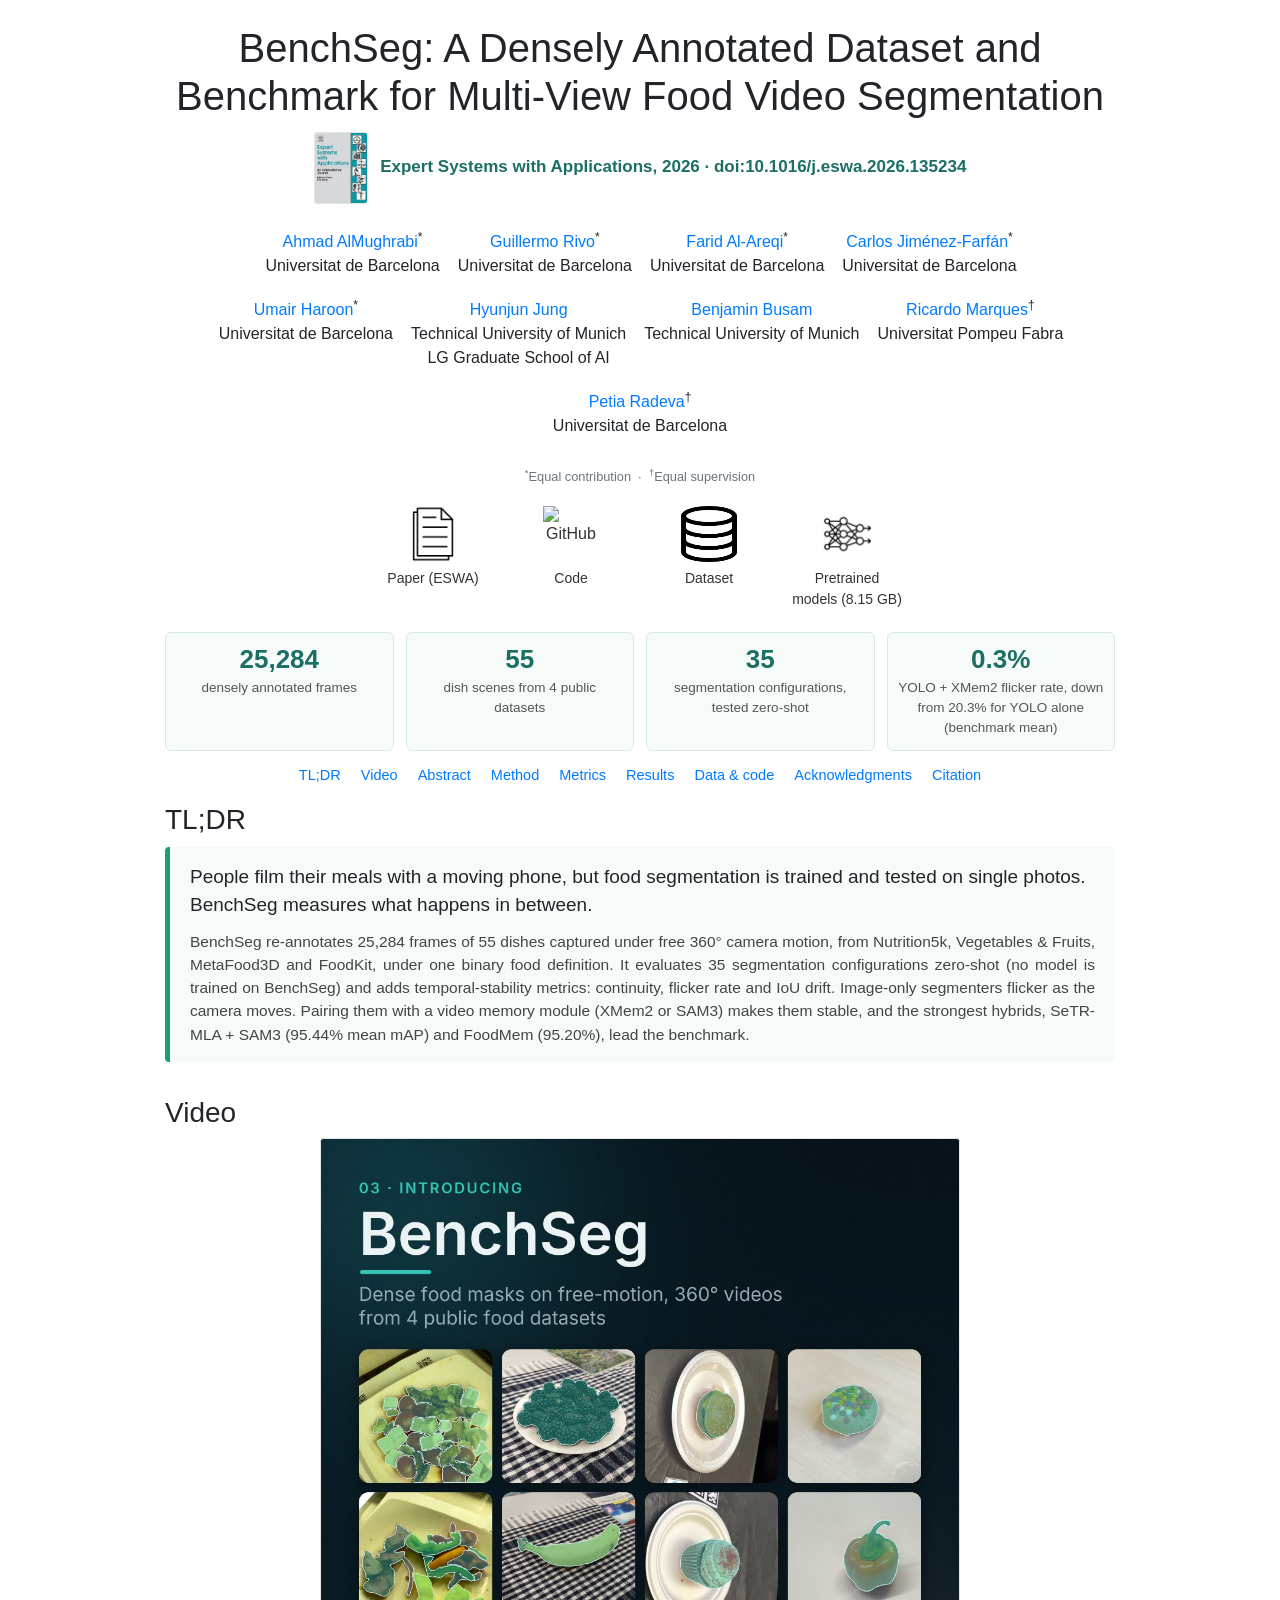
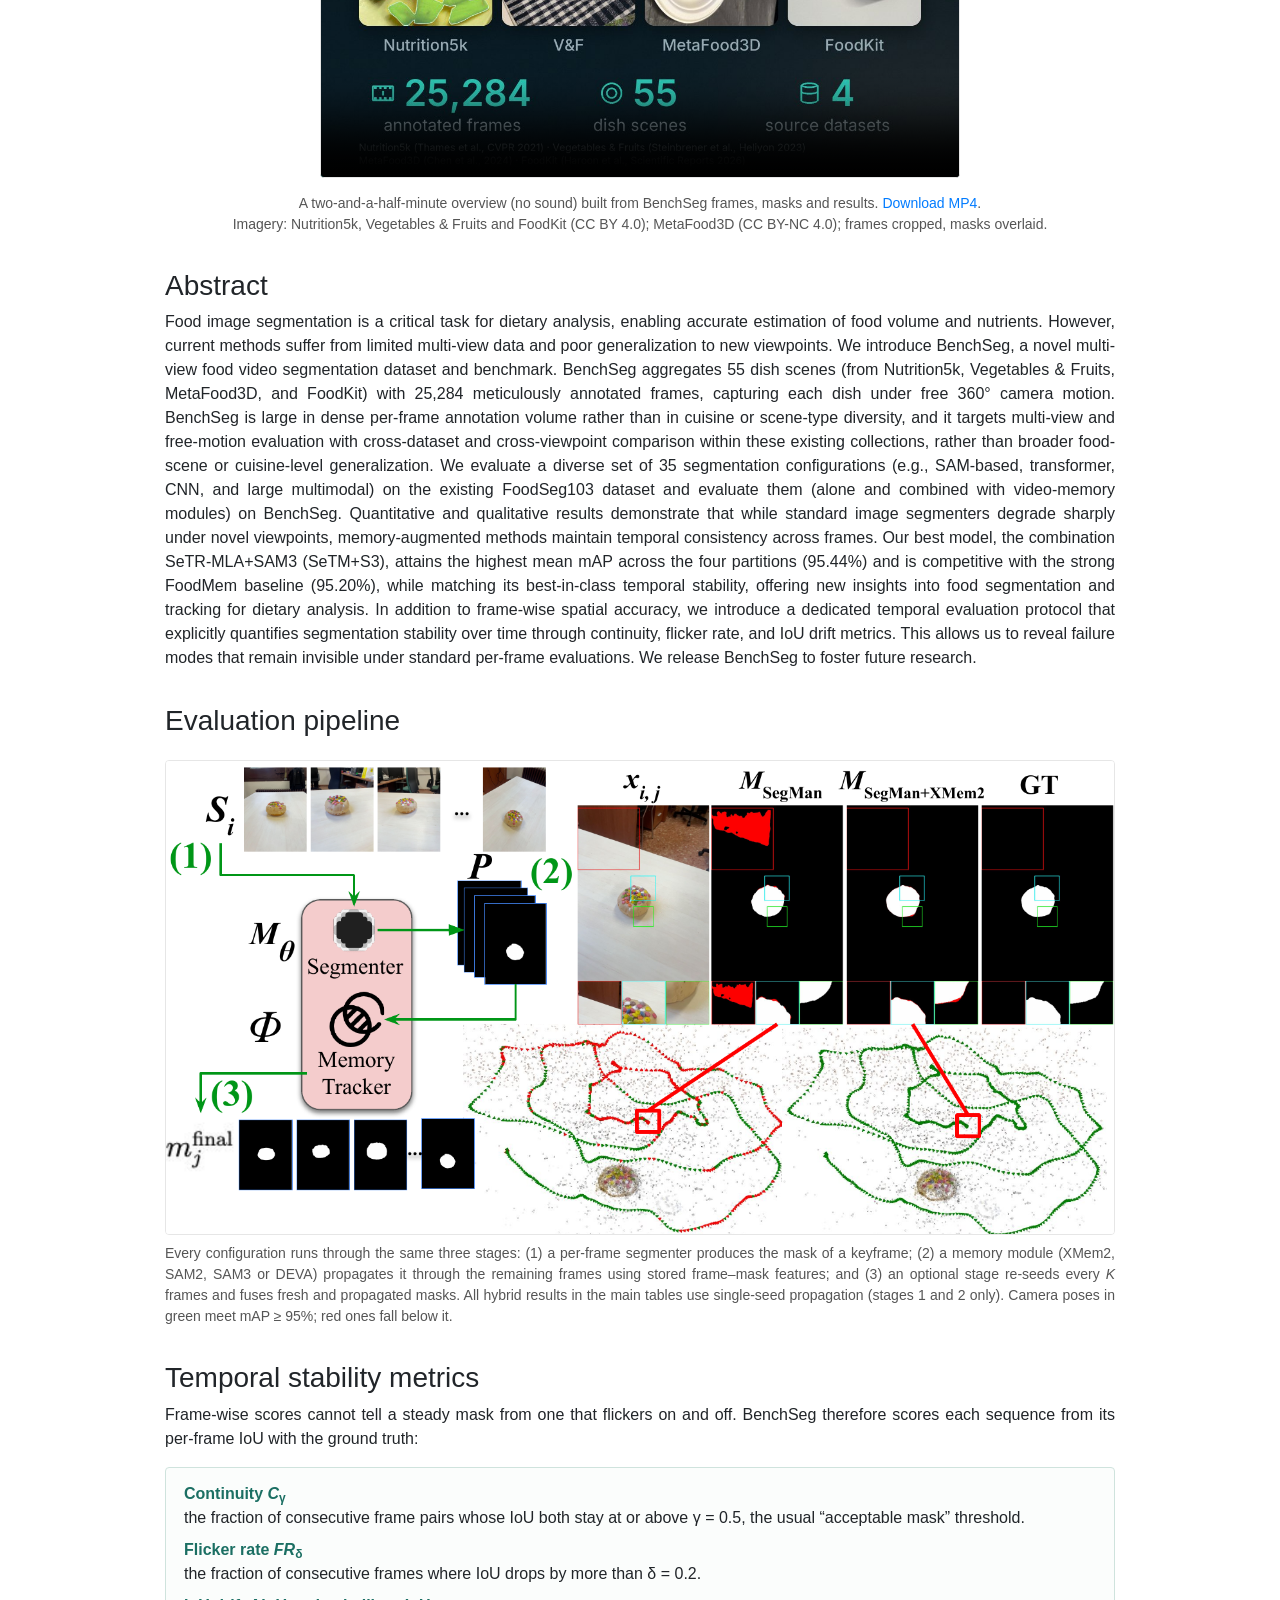
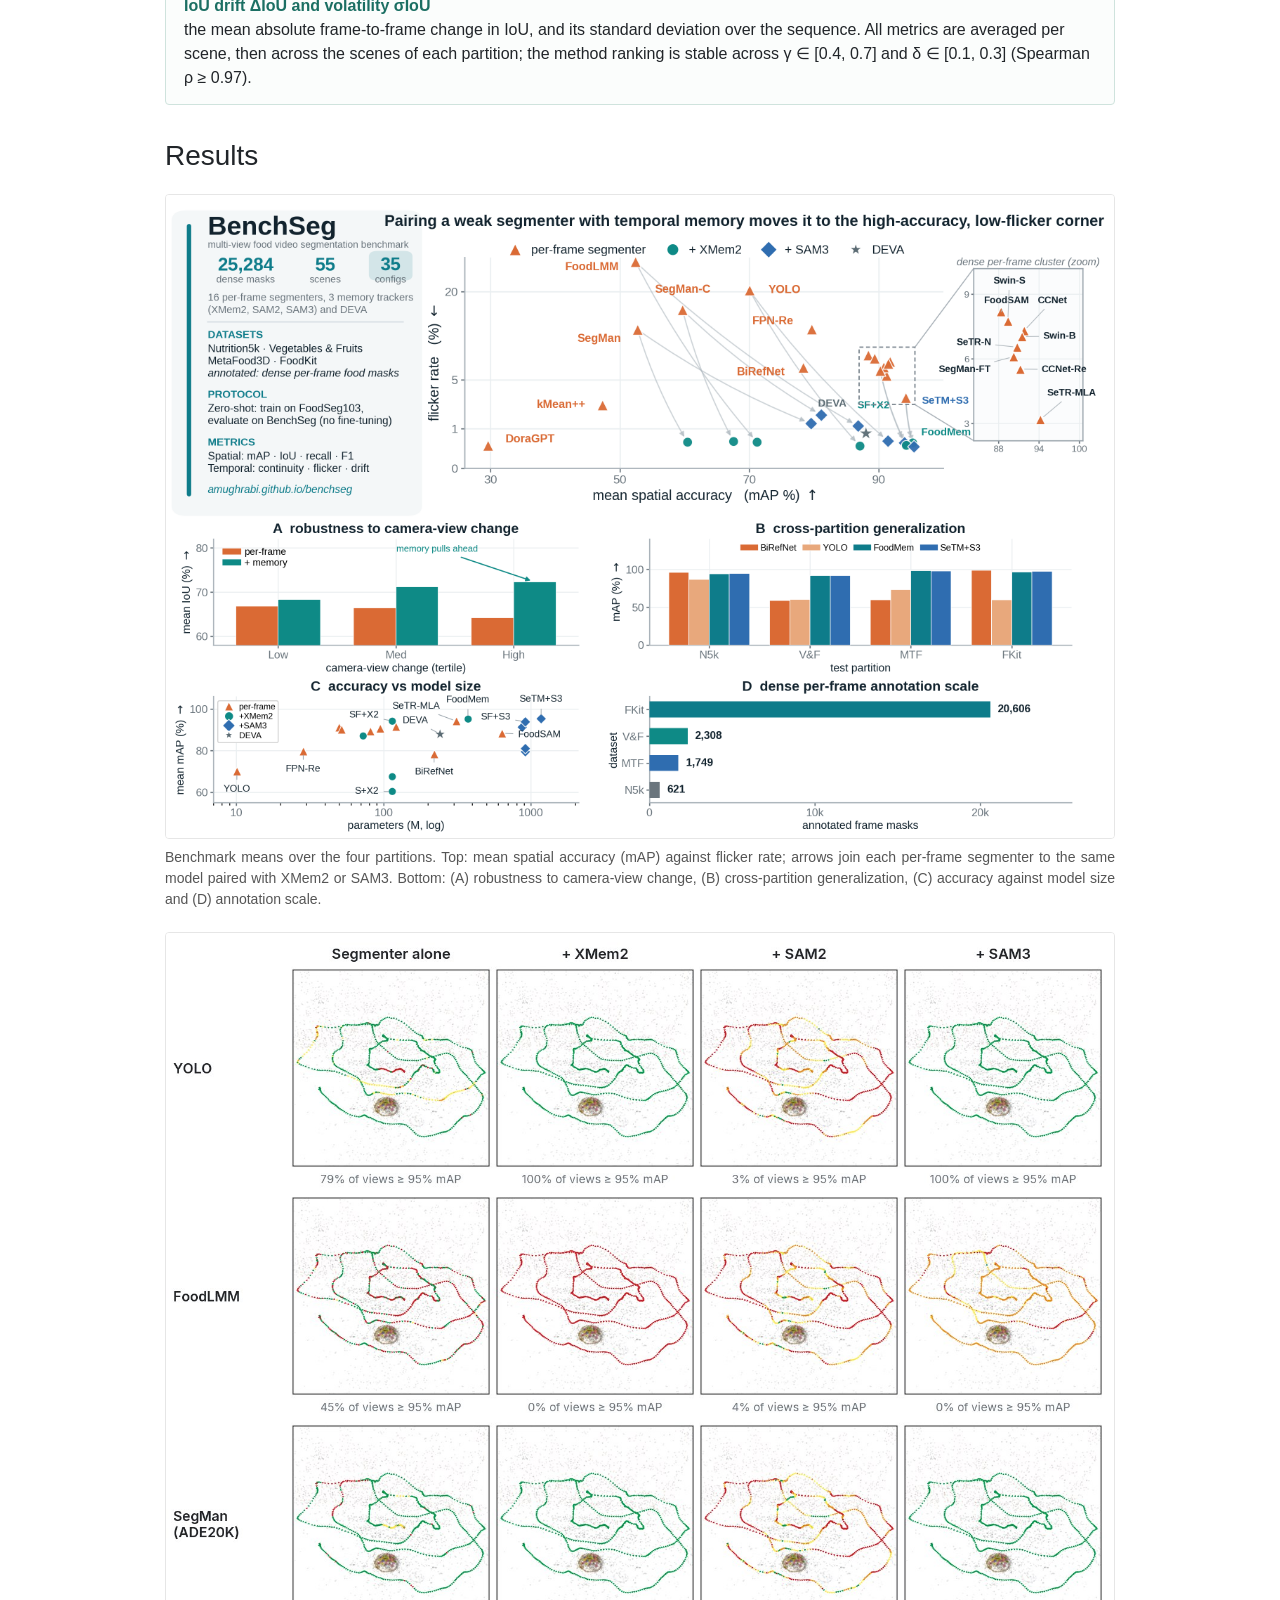
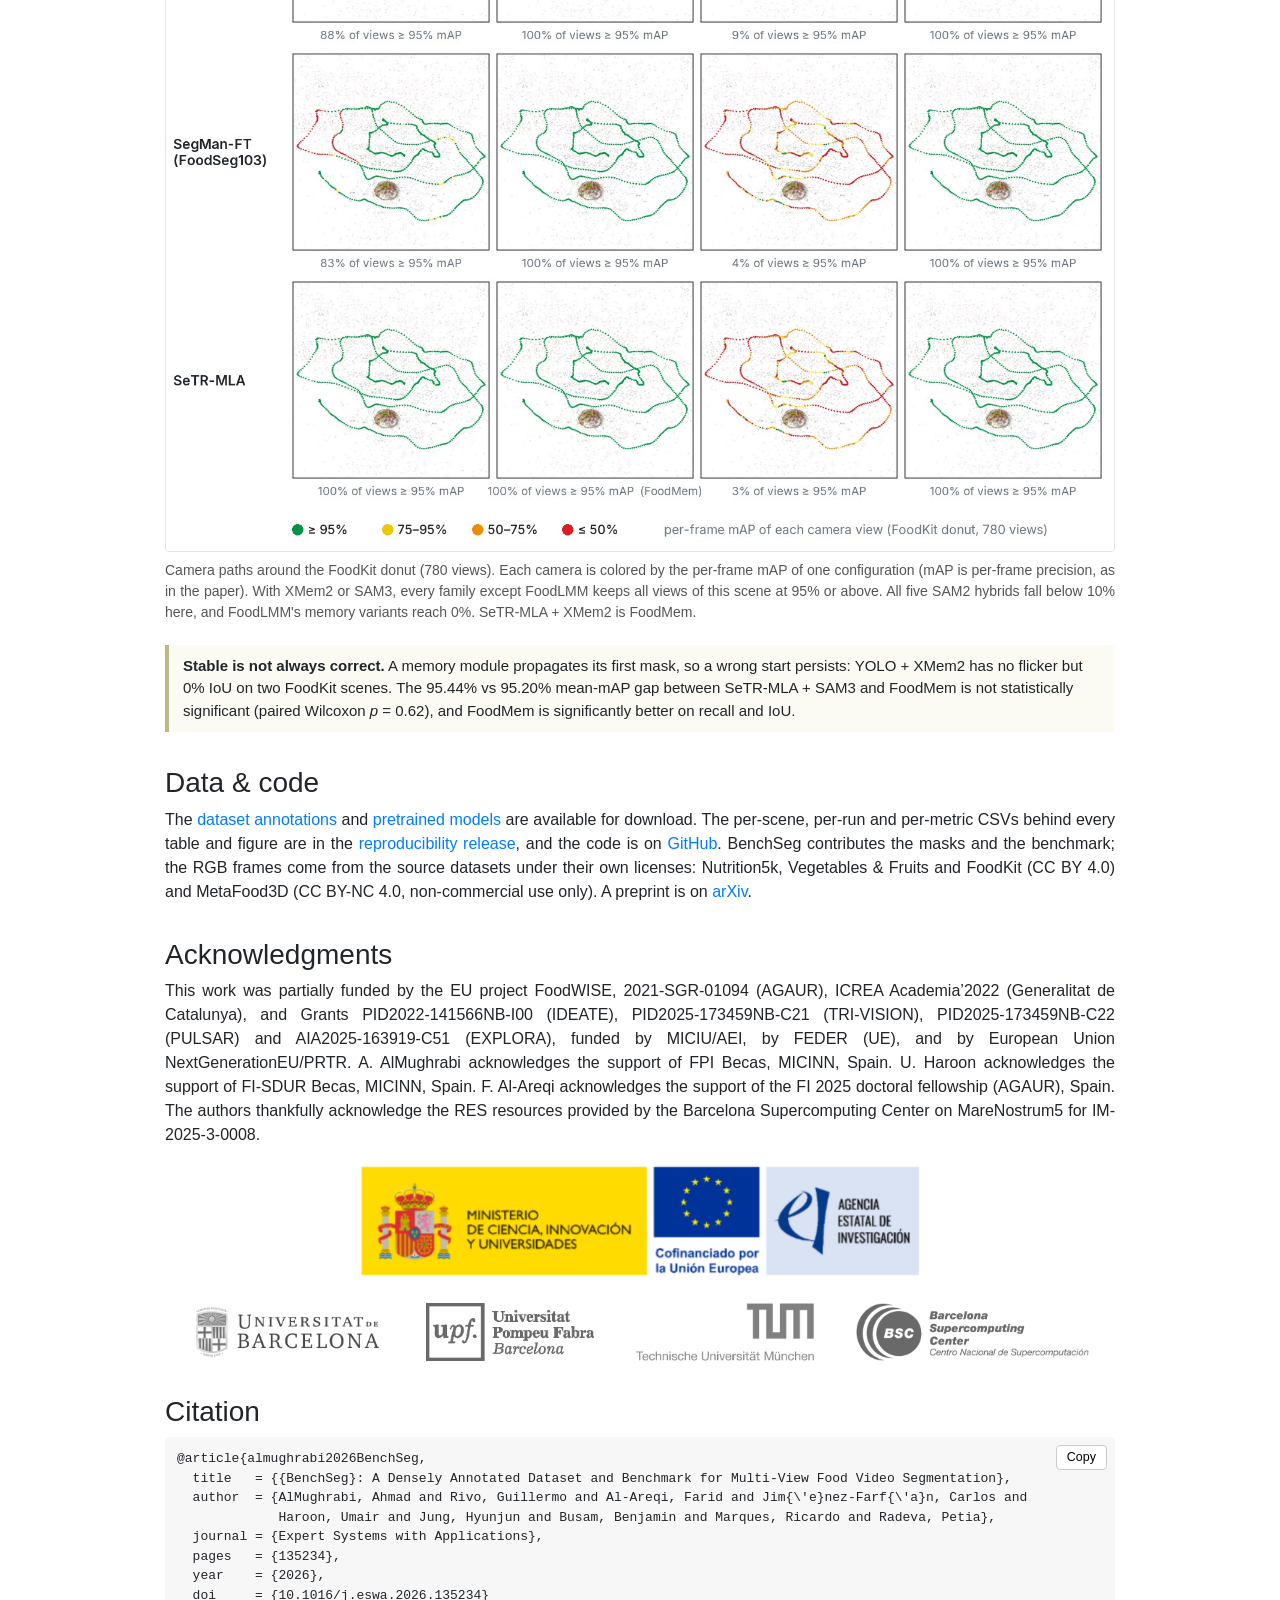
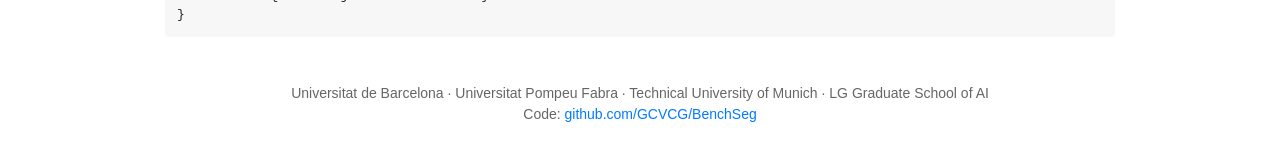
==== commit 82c46e39: "BenchSeg page: revised overview video and ESWA cover - Replace the overview video with the revised c" ====
--- a/benchseg/index.html
+++ b/benchseg/index.html
@@ -18,6 +18,8 @@
         .abstract, .lead-text { text-align: justify; }
         .venue { font-size: 17px; color: #1b6f63; font-weight: 600; margin-top: -4px; }
         .venue a { color: inherit; }
+        .venue-cover { height: 72px; width: auto; vertical-align: middle; margin-right: 12px;
+                       border: 1px solid #e3e3e3; border-radius: 3px; }
         .author-list { display: flex; justify-content: center; flex-wrap: wrap; padding-left: 0; }
         .author-item { margin: 10px; text-align: center; }
         .icon-container { display: flex; justify-content: center; align-items: flex-start;
@@ -77,6 +79,7 @@
             .icon-container { gap: 10px; }
             .icon-container a { width: 76px; }
             .icon-container img { width: 44px; height: 44px; }
+            .venue-cover { height: 54px; }
             .icon-container span { font-size: 13px; }
             .stats { grid-template-columns: repeat(2, 1fr); gap: 8px; }
             .stat b { font-size: 22px; }
@@ -93,7 +96,7 @@
     <div class="row">
         <div class="col-12 text-center mb-2">
             <h1 class="mb-3">BenchSeg: A Densely Annotated Dataset and Benchmark for Multi-View Food Video Segmentation</h1>
-            <p class="venue">Expert Systems with Applications, 2026 &middot;
+            <p class="venue"><a href="https://doi.org/10.1016/j.eswa.2026.135234"><img class="venue-cover" src="imgs/eswa-cover.jpg" width="300" height="400" alt="Expert Systems with Applications journal cover"></a>Expert Systems with Applications, 2026 &middot;
                 <a href="https://doi.org/10.1016/j.eswa.2026.135234">doi:10.1016/j.eswa.2026.135234</a></p>
 
             <ul class="list-inline author-list">
@@ -192,7 +195,7 @@
                     <a href="video/benchseg-overview.mp4">Download the overview video (MP4)</a>
                 </video>
             </div>
-            <p class="video-note">A two-minute overview (no sound) built from BenchSeg frames, masks and results.
+            <p class="video-note">A two-and-a-half-minute overview (no sound) built from BenchSeg frames, masks and results.
             <a href="video/benchseg-overview.mp4" download>Download MP4</a>.<br>
             Imagery: Nutrition5k, Vegetables &amp; Fruits and FoodKit (CC BY 4.0); MetaFood3D (CC BY-NC 4.0); frames cropped, masks overlaid.</p>
 
